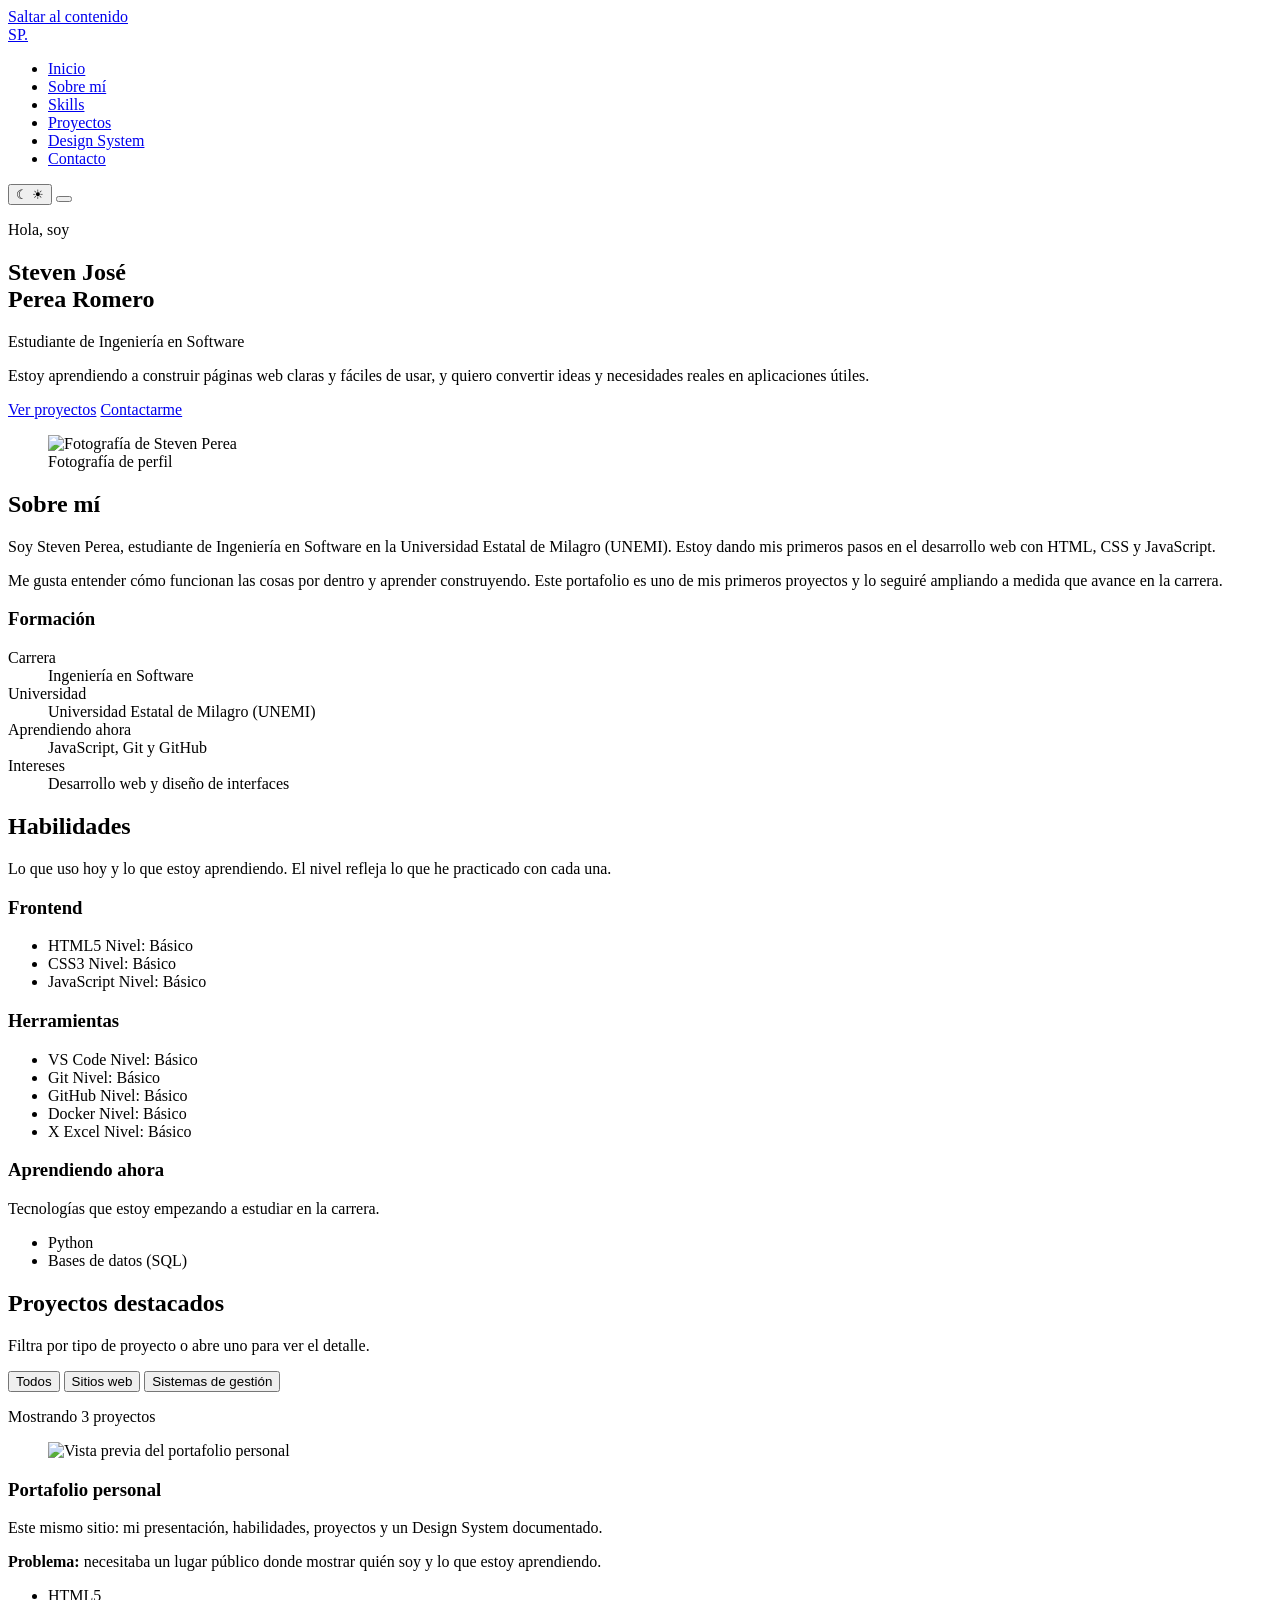
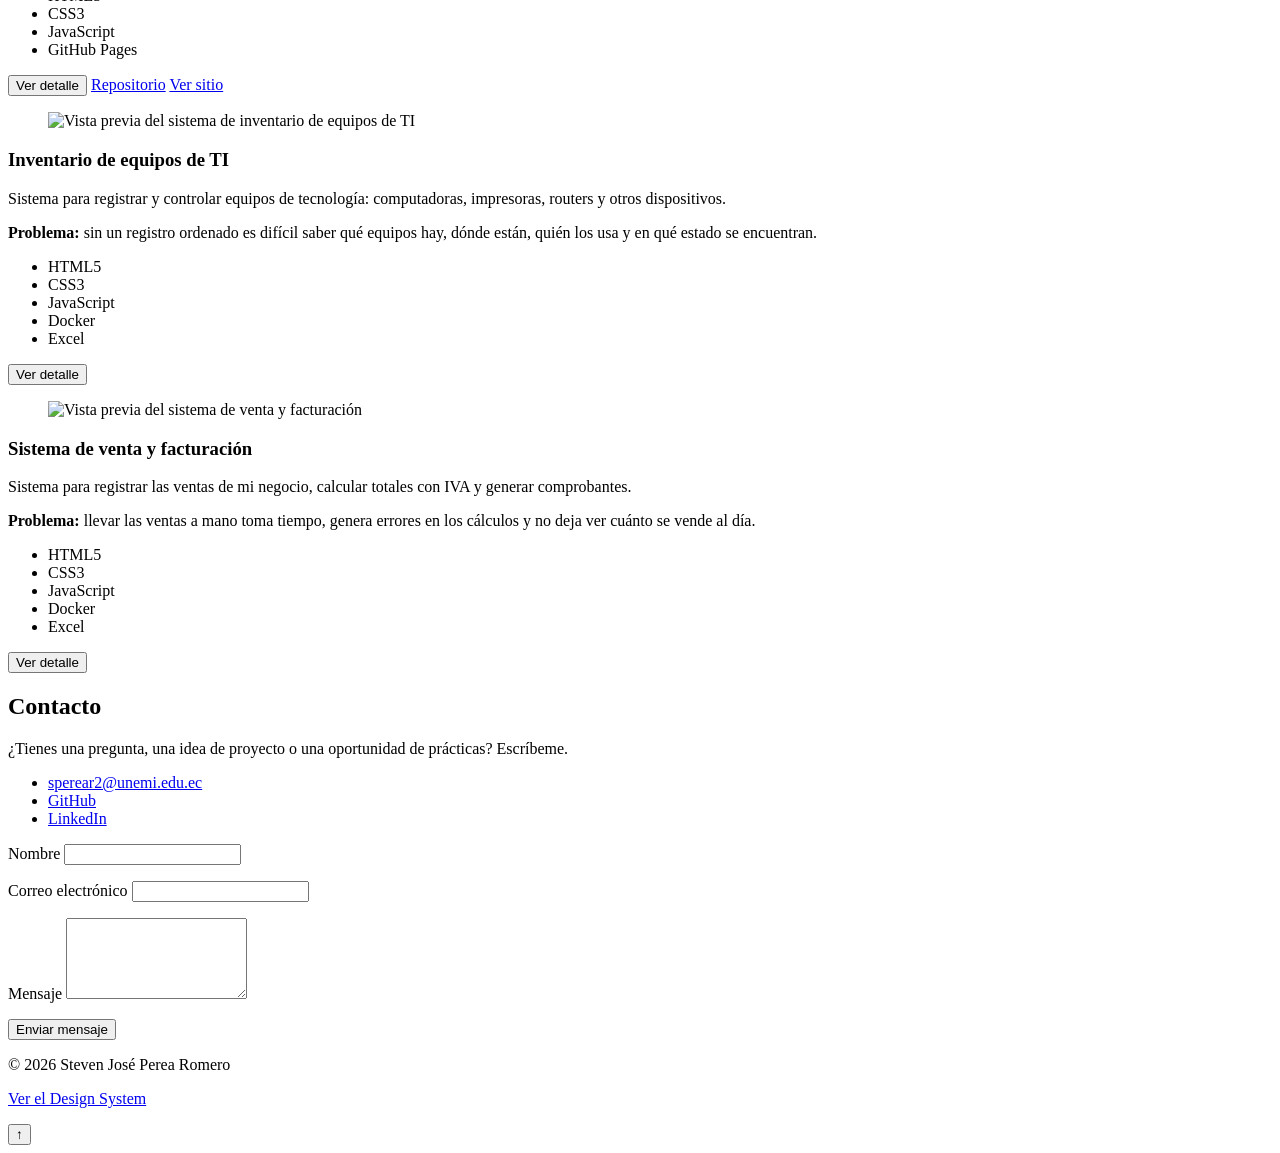
==== index.html @ ab9c5632 "Estructura HTML semántica del portafolio" ====
<!DOCTYPE html>
<html lang="es">
<head>
  <meta charset="UTF-8">
  <meta name="viewport" content="width=device-width, initial-scale=1">
  <meta name="description" content="Portafolio de Steven José Perea Romero, estudiante de Ingeniería en Software en la UNEMI.">
  <title>Steven Perea | Portafolio</title>

  <!-- Fuentes -->
  <link rel="preconnect" href="https://fonts.googleapis.com">
  <link rel="preconnect" href="https://fonts.gstatic.com" crossorigin>
  <link href="https://fonts.googleapis.com/css2?family=Atkinson+Hyperlegible:wght@400;700&family=Bricolage+Grotesque:opsz,wght@12..96,500;12..96,700;12..96,800&display=swap" rel="stylesheet">
  <!-- Íconos de tecnologías -->
  <link rel="stylesheet" href="https://cdn.jsdelivr.net/gh/devicons/devicon@v2.16.0/devicon.min.css">

  <link rel="stylesheet" href="css/styles.css">
  <!-- Aplica el tema guardado antes de pintar para evitar parpadeo -->
  <script>
    (function () {
      try {
        var t = localStorage.getItem('theme');
        if (!t) t = window.matchMedia('(prefers-color-scheme: dark)').matches ? 'dark' : 'light';
        document.documentElement.setAttribute('data-theme', t);
      } catch (e) {}
    })();
  </script>
  <script src="js/main.js" defer></script>
</head>
<body>
  <a class="skip-link" href="#contenido">Saltar al contenido</a>

  <!-- ===================== NAVBAR ===================== -->
  <header class="site-header">
    <nav class="nav container" aria-label="Navegación principal">
      <a class="nav__brand" href="index.html#inicio">SP<span class="nav__brand-dot">.</span></a>

      <ul class="nav__menu" id="nav-menu">
        <li><a class="nav__link" href="#inicio">Inicio</a></li>
        <li><a class="nav__link" href="#sobre-mi">Sobre mí</a></li>
        <li><a class="nav__link" href="#skills">Skills</a></li>
        <li><a class="nav__link" href="#proyectos">Proyectos</a></li>
        <li><a class="nav__link" href="design-system.html">Design System</a></li>
        <li><a class="nav__link" href="#contacto">Contacto</a></li>
      </ul>

      <div class="nav__actions">
        <button class="btn btn--icon" type="button" id="theme-toggle" aria-pressed="false" aria-label="Activar tema oscuro">
          <span class="theme-icon theme-icon--moon" aria-hidden="true">☾</span>
          <span class="theme-icon theme-icon--sun" aria-hidden="true">☀</span>
        </button>
        <button class="btn btn--icon nav__toggle" type="button" id="nav-toggle" aria-controls="nav-menu" aria-expanded="false" aria-label="Abrir menú">
          <span class="nav__toggle-bar" aria-hidden="true"></span>
        </button>
      </div>
    </nav>
  </header>

  <main id="contenido">
    <!-- ===================== INICIO ===================== -->
    <section class="hero" id="inicio" aria-labelledby="hero-title">
      <div class="container hero__grid">
        <div class="hero__text">
          <p class="hero__greeting">Hola, soy</p>
          <h1 class="hero__title" id="hero-title">Steven José<br>Perea Romero</h1>
          <p class="hero__role">Estudiante de Ingeniería en Software</p>
          <p class="hero__summary">
            Estoy aprendiendo a construir páginas web claras y fáciles de usar,
            y quiero convertir ideas y necesidades reales en aplicaciones útiles.
          </p>
          <div class="hero__actions">
            <a class="btn btn--primary" href="#proyectos">Ver proyectos</a>
            <a class="btn btn--secondary" href="#contacto">Contactarme</a>
          </div>
        </div>

        <figure class="hero__avatar">
          <img src="assets/img/foto.jpg" alt="Fotografía de Steven Perea" width="400" height="400">
          <figcaption class="visually-hidden">Fotografía de perfil</figcaption>
        </figure>
      </div>
    </section>

    <!-- ===================== SOBRE MÍ ===================== -->
    <section class="section section--alt" id="sobre-mi" aria-labelledby="about-title">
      <div class="container about">
        <article class="about__bio">
          <h2 id="about-title">Sobre mí</h2>
          <p>
            Soy Steven Perea, estudiante de Ingeniería en Software en la Universidad
            Estatal de Milagro (UNEMI). Estoy dando mis primeros pasos en el desarrollo
            web con HTML, CSS y JavaScript.
          </p>
          <p>
            Me gusta entender cómo funcionan las cosas por dentro y aprender construyendo.
            Este portafolio es uno de mis primeros proyectos y lo seguiré ampliando a
            medida que avance en la carrera.
          </p>
        </article>

        <aside class="about__facts" aria-labelledby="facts-title">
          <h3 id="facts-title">Formación</h3>
          <dl class="facts">
            <div class="facts__row">
              <dt>Carrera</dt>
              <dd>Ingeniería en Software</dd>
            </div>
            <div class="facts__row">
              <dt>Universidad</dt>
              <dd>Universidad Estatal de Milagro (UNEMI)</dd>
            </div>
            <div class="facts__row">
              <dt>Aprendiendo ahora</dt>
              <dd>JavaScript, Git y GitHub</dd>
            </div>
            <div class="facts__row">
              <dt>Intereses</dt>
              <dd>Desarrollo web y diseño de interfaces</dd>
            </div>
          </dl>
        </aside>
      </div>
    </section>

    <!-- ===================== SKILLS ===================== -->
    <section class="section" id="skills" aria-labelledby="skills-title">
      <div class="container">
        <header class="section__header">
          <h2 id="skills-title">Habilidades</h2>
          <p class="section__intro">Lo que uso hoy y lo que estoy aprendiendo. El nivel refleja lo que he practicado con cada una.</p>
        </header>

        <div class="skills">
          <article class="skills__group">
            <h3>Frontend</h3>
            <ul class="skills__list">
              <li class="skill">
                <i class="devicon-html5-plain colored skill__icon" aria-hidden="true"></i>
                <span class="skill__name">HTML5</span>
                <span class="skill__level" data-level="1"><span class="visually-hidden">Nivel:</span> Básico</span>
              </li>
              <li class="skill">
                <i class="devicon-css3-plain colored skill__icon" aria-hidden="true"></i>
                <span class="skill__name">CSS3</span>
                <span class="skill__level" data-level="1"><span class="visually-hidden">Nivel:</span> Básico</span>
              </li>
              <li class="skill">
                <i class="devicon-javascript-plain colored skill__icon" aria-hidden="true"></i>
                <span class="skill__name">JavaScript</span>
                <span class="skill__level" data-level="1"><span class="visually-hidden">Nivel:</span> Básico</span>
              </li>
            </ul>
          </article>

          <article class="skills__group">
            <h3>Herramientas</h3>
            <ul class="skills__list">
              <li class="skill">
                <i class="devicon-vscode-plain colored skill__icon" aria-hidden="true"></i>
                <span class="skill__name">VS Code</span>
                <span class="skill__level" data-level="1"><span class="visually-hidden">Nivel:</span> Básico</span>
              </li>
              <li class="skill">
                <i class="devicon-git-plain colored skill__icon" aria-hidden="true"></i>
                <span class="skill__name">Git</span>
                <span class="skill__level" data-level="1"><span class="visually-hidden">Nivel:</span> Básico</span>
              </li>
              <li class="skill">
                <i class="devicon-github-original skill__icon" aria-hidden="true"></i>
                <span class="skill__name">GitHub</span>
                <span class="skill__level" data-level="1"><span class="visually-hidden">Nivel:</span> Básico</span>
              </li>
              <li class="skill">
                <i class="devicon-docker-plain colored skill__icon" aria-hidden="true"></i>
                <span class="skill__name">Docker</span>
                <span class="skill__level" data-level="1"><span class="visually-hidden">Nivel:</span> Básico</span>
              </li>
              <li class="skill">
                <span class="skill__icon skill__icon--excel" aria-hidden="true">X</span>
                <span class="skill__name">Excel</span>
                <span class="skill__level" data-level="1"><span class="visually-hidden">Nivel:</span> Básico</span>
              </li>
            </ul>
          </article>

          <article class="skills__group">
            <h3>Aprendiendo ahora</h3>
            <p class="skills__note">Tecnologías que estoy empezando a estudiar en la carrera.</p>
            <ul class="skills__list">
              <li class="skill">
                <i class="devicon-python-plain colored skill__icon" aria-hidden="true"></i>
                <span class="skill__name">Python</span>
              </li>
              <li class="skill">
                <i class="devicon-mysql-original colored skill__icon" aria-hidden="true"></i>
                <span class="skill__name">Bases de datos (SQL)</span>
              </li>
            </ul>
          </article>
        </div>
      </div>
    </section>

    <!-- ===================== PROYECTOS ===================== -->
    <section class="section section--alt" id="proyectos" aria-labelledby="projects-title">
      <div class="container">
        <header class="section__header">
          <h2 id="projects-title">Proyectos destacados</h2>
          <p class="section__intro">Filtra por tipo de proyecto o abre uno para ver el detalle.</p>
        </header>

        <div class="filter" role="group" aria-label="Filtrar proyectos por tecnología">
          <button class="chip" type="button" data-filter="all" aria-pressed="true">Todos</button>
          <button class="chip" type="button" data-filter="web" aria-pressed="false">Sitios web</button>
          <button class="chip" type="button" data-filter="gestion" aria-pressed="false">Sistemas de gestión</button>
        </div>
        <p class="filter__status" id="filter-status" aria-live="polite">Mostrando 3 proyectos</p>

        <div class="projects">
          <article class="card" data-tech="web">
            <figure class="card__media">
              <img src="assets/img/project-1.svg" alt="Vista previa del portafolio personal" loading="lazy" width="800" height="500">
            </figure>
            <div class="card__body">
              <h3 class="card__title">Portafolio personal</h3>
              <p class="card__desc">Este mismo sitio: mi presentación, habilidades, proyectos y un Design System documentado.</p>
              <p class="card__problem"><strong>Problema:</strong> necesitaba un lugar público donde mostrar quién soy y lo que estoy aprendiendo.</p>
              <ul class="tags" aria-label="Tecnologías">
                <li class="tag">HTML5</li><li class="tag">CSS3</li><li class="tag">JavaScript</li><li class="tag">GitHub Pages</li>
              </ul>
              <div class="card__actions">
                <button class="btn btn--primary btn--sm" type="button" data-open-modal>Ver detalle</button>
                <a class="btn btn--ghost btn--sm" href="https://github.com/sperear2-web/portafolio" target="_blank" rel="noopener">Repositorio</a>
                <a class="btn btn--ghost btn--sm" href="https://sperear2-web.github.io/portafolio/" target="_blank" rel="noopener">Ver sitio</a>
              </div>
            </div>
            <div class="card__details" hidden>
              <h4>Qué hace</h4>
              <ul>
                <li>Tema claro y oscuro que se recuerda al volver.</li>
                <li>Filtro de proyectos y ventana de detalle.</li>
                <li>Formulario de contacto con validación.</li>
              </ul>
              <h4>Qué aprendí</h4>
              <p>Organizar estilos con variables CSS, hacer una página responsive y publicarla con Git y GitHub Pages.</p>
            </div>
          </article>

          <article class="card" data-tech="gestion">
            <figure class="card__media">
              <img src="assets/img/project-2.svg" alt="Vista previa del sistema de inventario de equipos de TI" loading="lazy" width="800" height="500">
            </figure>
            <div class="card__body">
              <h3 class="card__title">Inventario de equipos de TI</h3>
              <p class="card__desc">Sistema para registrar y controlar equipos de tecnología: computadoras, impresoras, routers y otros dispositivos.</p>
              <p class="card__problem"><strong>Problema:</strong> sin un registro ordenado es difícil saber qué equipos hay, dónde están, quién los usa y en qué estado se encuentran.</p>
              <ul class="tags" aria-label="Tecnologías">
                <li class="tag">HTML5</li><li class="tag">CSS3</li><li class="tag">JavaScript</li><li class="tag">Docker</li><li class="tag">Excel</li>
              </ul>
              <div class="card__actions">
                <button class="btn btn--primary btn--sm" type="button" data-open-modal>Ver detalle</button>
              </div>
            </div>
            <div class="card__details" hidden>
              <h4>Qué hace</h4>
              <ul>
                <li>Registrar equipos con código, tipo, marca, ubicación y responsable.</li>
                <li>Buscar y filtrar equipos por estado: operativo, en reparación o dado de baja.</li>
                <li>Editar y eliminar registros.</li>
                <li>Base de datos ejecutándose en un contenedor Docker.</li>
                <li>Exportar o preparar reportes del inventario en Excel.</li>
              </ul>
              <h4>Qué aprendí</h4>
              <p>Organizar la información en tablas, levantar una base de datos con Docker y usar Excel para reportes.</p>
            </div>
          </article>

          <article class="card" data-tech="gestion">
            <figure class="card__media">
              <img src="assets/img/project-3.svg" alt="Vista previa del sistema de venta y facturación" loading="lazy" width="800" height="500">
            </figure>
            <div class="card__body">
              <h3 class="card__title">Sistema de venta y facturación</h3>
              <p class="card__desc">Sistema para registrar las ventas de mi negocio, calcular totales con IVA y generar comprobantes.</p>
              <p class="card__problem"><strong>Problema:</strong> llevar las ventas a mano toma tiempo, genera errores en los cálculos y no deja ver cuánto se vende al día.</p>
              <ul class="tags" aria-label="Tecnologías">
                <li class="tag">HTML5</li><li class="tag">CSS3</li><li class="tag">JavaScript</li><li class="tag">Docker</li><li class="tag">Excel</li>
              </ul>
              <div class="card__actions">
                <button class="btn btn--primary btn--sm" type="button" data-open-modal>Ver detalle</button>
              </div>
            </div>
            <div class="card__details" hidden>
              <h4>Qué hace</h4>
              <ul>
                <li>Registrar productos con su precio.</li>
                <li>Armar una venta, calcular subtotal, IVA y total.</li>
                <li>Ver el historial de ventas del día.</li>
                <li>Base de datos ejecutándose en un contenedor Docker.</li>
                <li>Reportes de ventas en Excel.</li>
              </ul>
              <h4>Qué aprendí</h4>
              <p>Aplicar la programación a un caso real de mi negocio, guardar las ventas en una base de datos con Docker y analizarlas en Excel.</p>
            </div>
          </article>
        </div>
      </div>
    </section>

    <!-- ===================== CONTACTO ===================== -->
    <section class="section" id="contacto" aria-labelledby="contact-title">
      <div class="container contact">
        <div class="contact__info">
          <h2 id="contact-title">Contacto</h2>
          <p>¿Tienes una pregunta, una idea de proyecto o una oportunidad de prácticas? Escríbeme.</p>
          <ul class="contact__links">
            <li><a href="mailto:sperear2@unemi.edu.ec">sperear2@unemi.edu.ec</a></li>
            <li><a href="https://github.com/sperear2-web" target="_blank" rel="noopener">GitHub</a></li>
            <li><a href="https://www.linkedin.com/in/steven-perea-7753a52aa" target="_blank" rel="noopener">LinkedIn</a></li>
          </ul>
        </div>

        <form class="form" id="contact-form" novalidate>
          <div class="field">
            <label class="field__label" for="name">Nombre</label>
            <input class="input" type="text" id="name" name="name" autocomplete="name" required minlength="3" aria-describedby="name-error">
            <p class="field__error" id="name-error"></p>
          </div>
          <div class="field">
            <label class="field__label" for="email">Correo electrónico</label>
            <input class="input" type="email" id="email" name="email" autocomplete="email" required aria-describedby="email-error">
            <p class="field__error" id="email-error"></p>
          </div>
          <div class="field">
            <label class="field__label" for="message">Mensaje</label>
            <textarea class="input textarea" id="message" name="message" rows="5" required minlength="10" aria-describedby="message-error"></textarea>
            <p class="field__error" id="message-error"></p>
          </div>
          <button class="btn btn--primary" type="submit">Enviar mensaje</button>
          <p class="form__status" id="form-status" role="status"></p>
        </form>
      </div>
    </section>
  </main>

  <!-- ===================== FOOTER ===================== -->
  <footer class="site-footer">
    <div class="container site-footer__inner">
      <p>© <span data-year>2026</span> Steven José Perea Romero</p>
      <p><a href="design-system.html">Ver el Design System</a></p>
    </div>
  </footer>

  <!-- Modal de proyecto -->
  <dialog class="modal" id="project-modal" aria-labelledby="modal-title">
    <div class="modal__content">
      <button class="btn btn--icon modal__close" type="button" data-close-modal aria-label="Cerrar detalle">✕</button>
      <h3 class="modal__title" id="modal-title"></h3>
      <img class="modal__img" src="" alt="">
      <div class="modal__body"></div>
    </div>
  </dialog>

  <button class="btn btn--icon back-to-top" type="button" id="back-to-top" aria-label="Volver al inicio">↑</button>
</body>
</html>
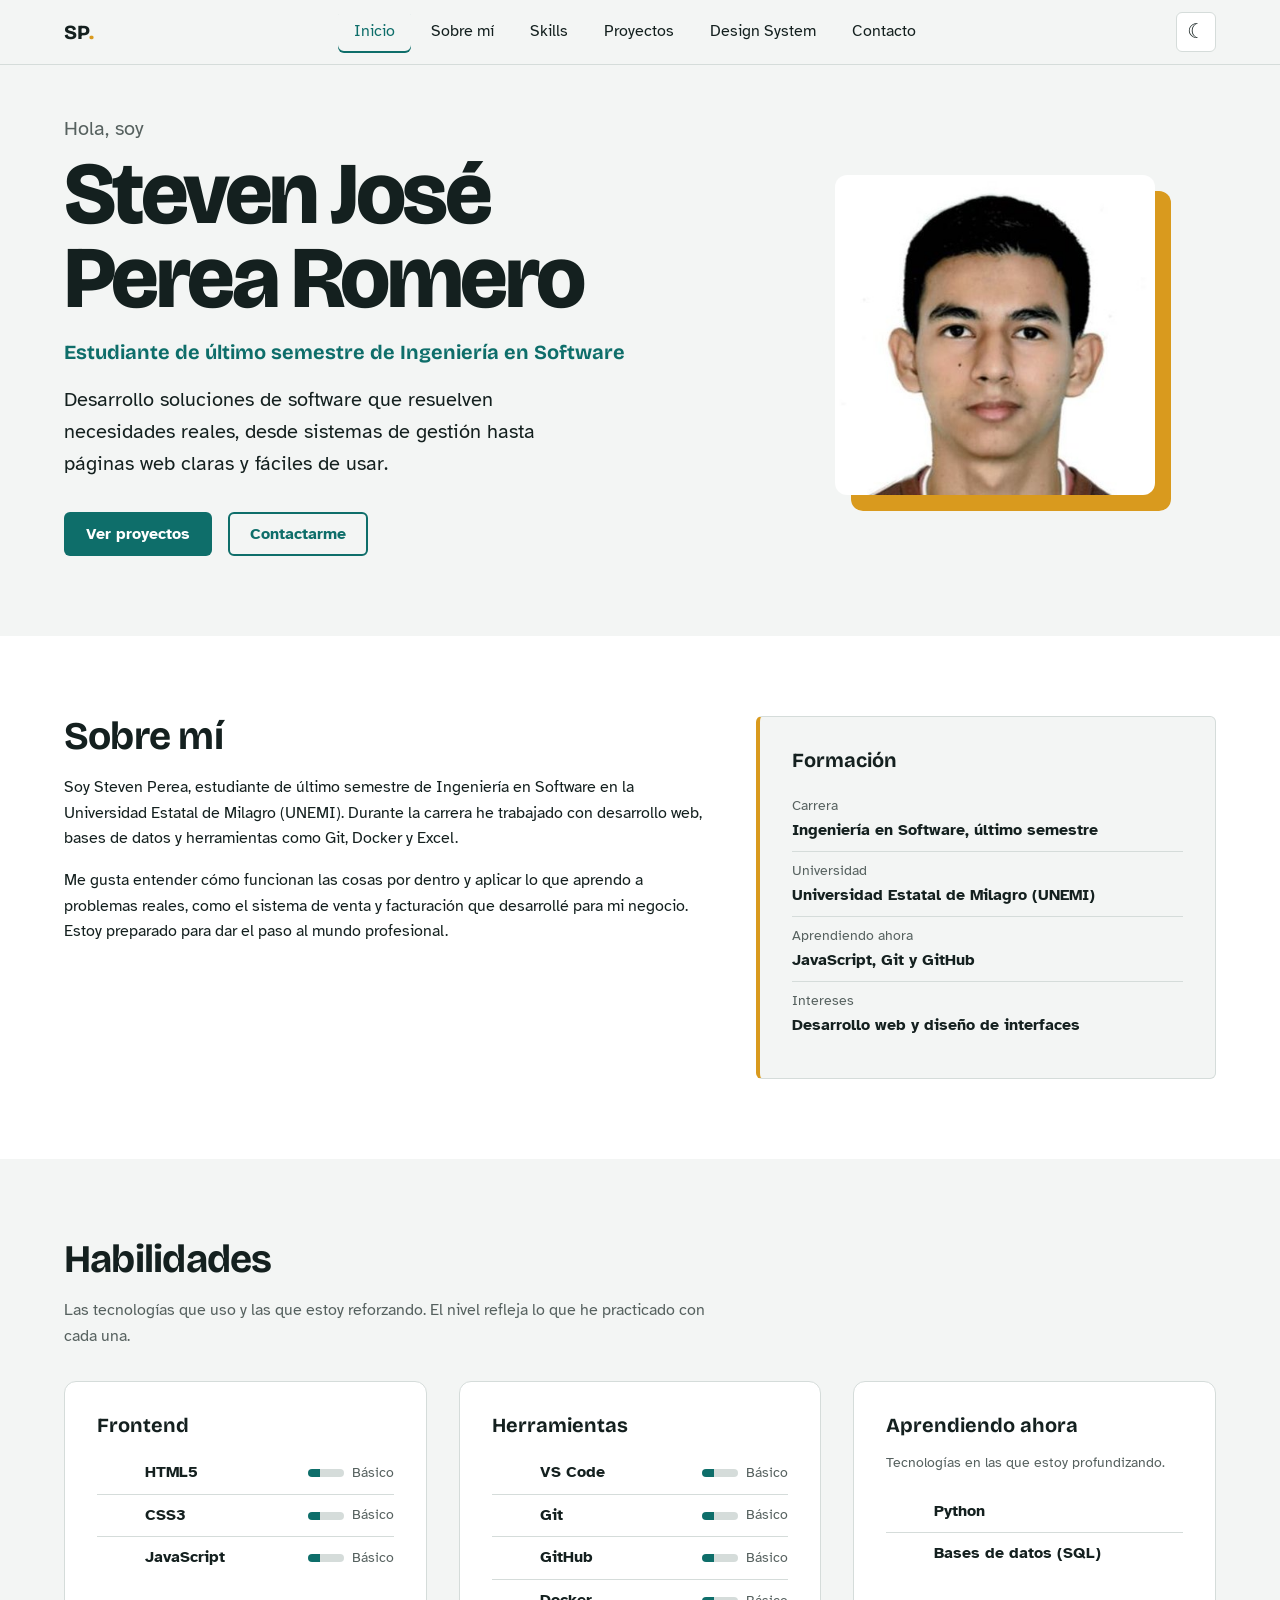
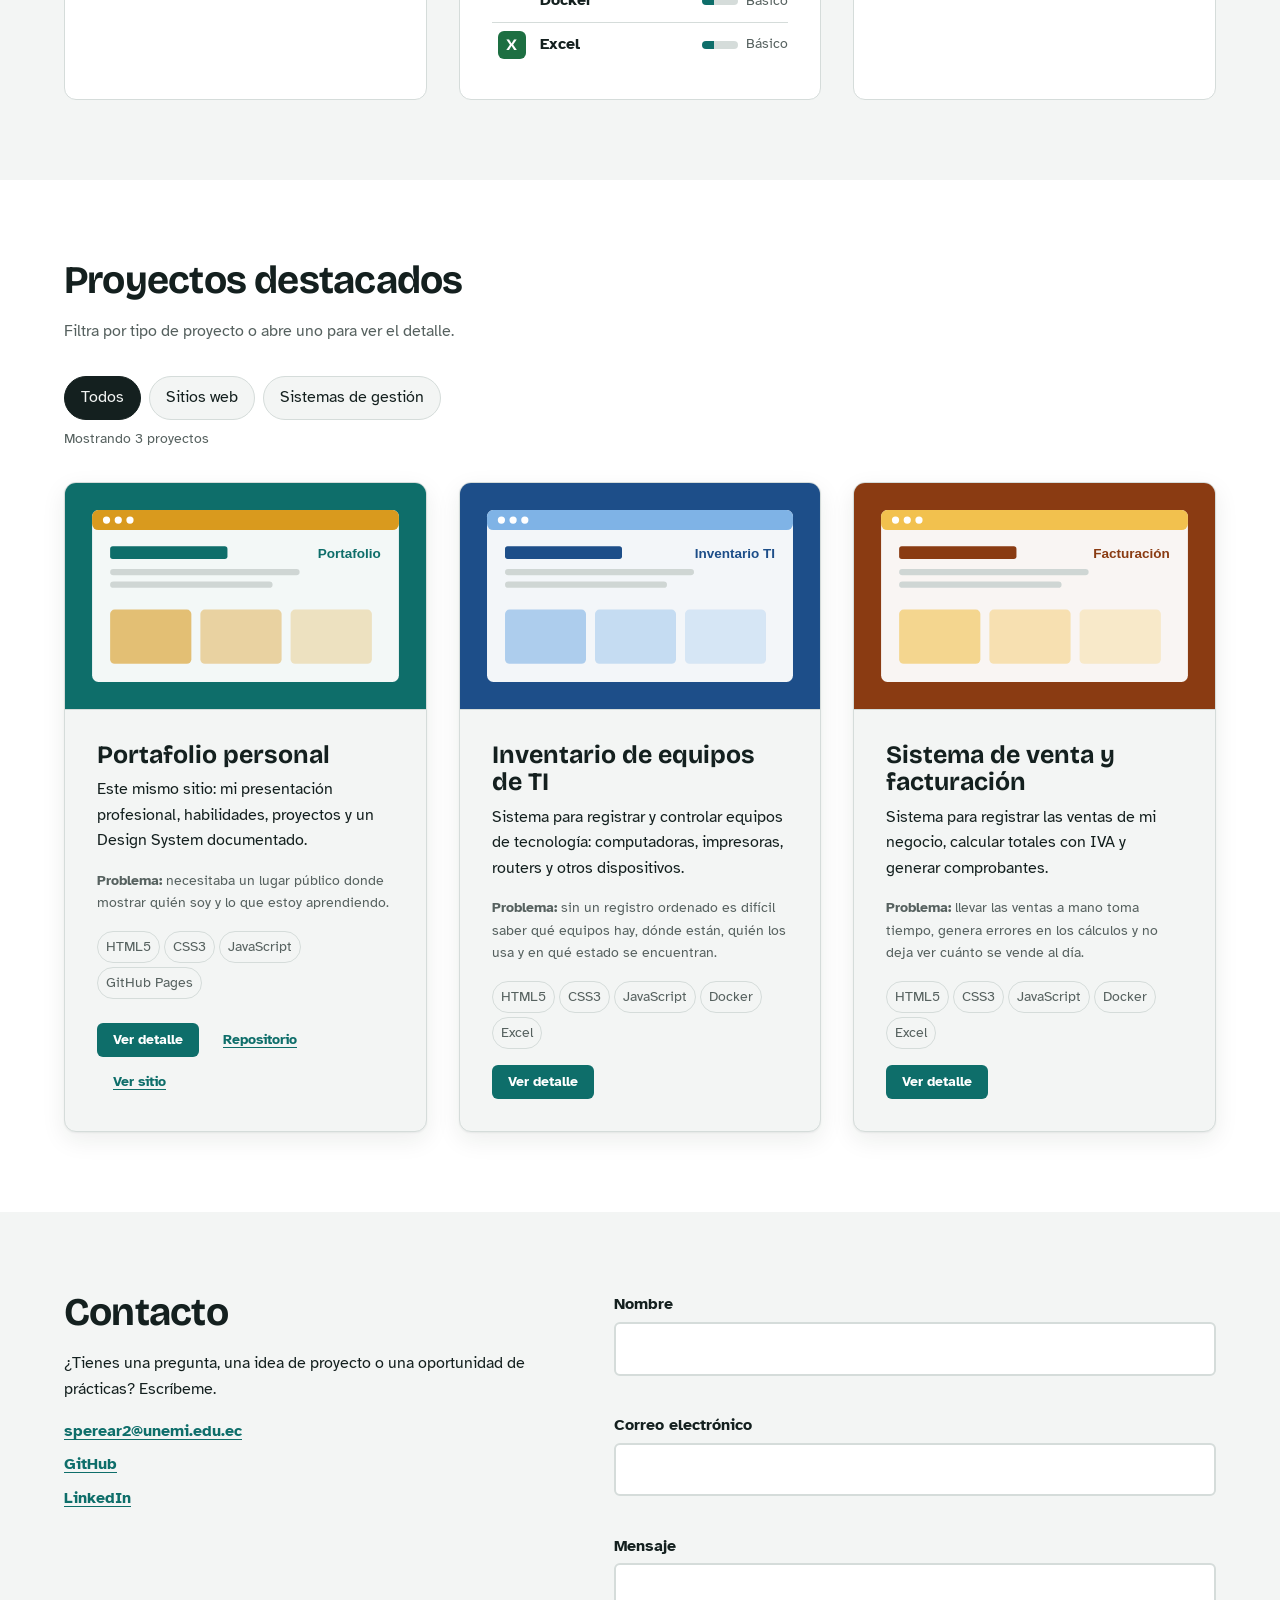
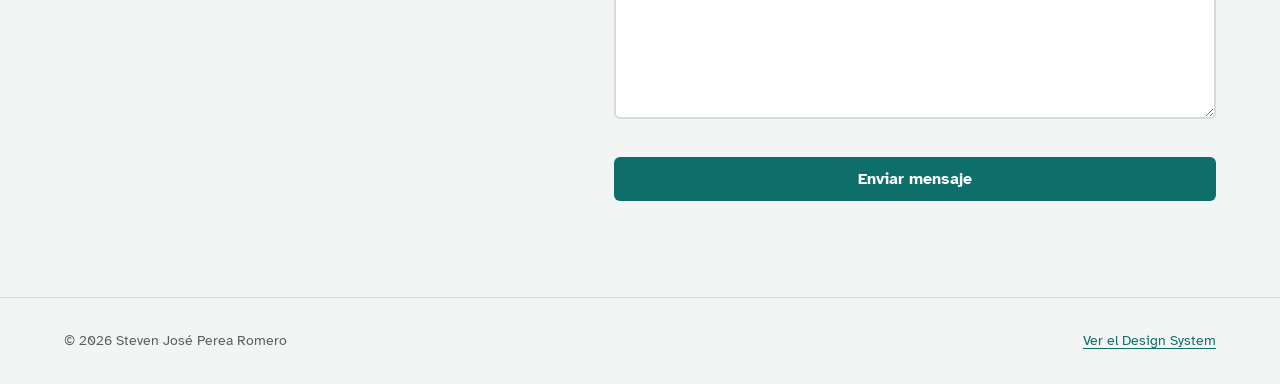
==== commit ed78ccb4: "Actualizar perfil: estudiante de último semestre" ====
--- a/index.html
+++ b/index.html
@@ -62,10 +62,10 @@
         <div class="hero__text">
           <p class="hero__greeting">Hola, soy</p>
           <h1 class="hero__title" id="hero-title">Steven José<br>Perea Romero</h1>
-          <p class="hero__role">Estudiante de Ingeniería en Software</p>
+          <p class="hero__role">Estudiante de último semestre de Ingeniería en Software</p>
           <p class="hero__summary">
-            Estoy aprendiendo a construir páginas web claras y fáciles de usar,
-            y quiero convertir ideas y necesidades reales en aplicaciones útiles.
+            Desarrollo soluciones de software que resuelven necesidades reales,
+            desde sistemas de gestión hasta páginas web claras y fáciles de usar.
           </p>
           <div class="hero__actions">
             <a class="btn btn--primary" href="#proyectos">Ver proyectos</a>
@@ -86,14 +86,14 @@
         <article class="about__bio">
           <h2 id="about-title">Sobre mí</h2>
           <p>
-            Soy Steven Perea, estudiante de Ingeniería en Software en la Universidad
-            Estatal de Milagro (UNEMI). Estoy dando mis primeros pasos en el desarrollo
-            web con HTML, CSS y JavaScript.
+            Soy Steven Perea, estudiante de último semestre de Ingeniería en Software
+            en la Universidad Estatal de Milagro (UNEMI). Durante la carrera he trabajado
+            con desarrollo web, bases de datos y herramientas como Git, Docker y Excel.
           </p>
           <p>
-            Me gusta entender cómo funcionan las cosas por dentro y aprender construyendo.
-            Este portafolio es uno de mis primeros proyectos y lo seguiré ampliando a
-            medida que avance en la carrera.
+            Me gusta entender cómo funcionan las cosas por dentro y aplicar lo que aprendo
+            a problemas reales, como el sistema de venta y facturación que desarrollé para
+            mi negocio. Estoy preparado para dar el paso al mundo profesional.
           </p>
         </article>
 
@@ -102,7 +102,7 @@
           <dl class="facts">
             <div class="facts__row">
               <dt>Carrera</dt>
-              <dd>Ingeniería en Software</dd>
+              <dd>Ingeniería en Software, último semestre</dd>
             </div>
             <div class="facts__row">
               <dt>Universidad</dt>
@@ -126,7 +126,7 @@
       <div class="container">
         <header class="section__header">
           <h2 id="skills-title">Habilidades</h2>
-          <p class="section__intro">Lo que uso hoy y lo que estoy aprendiendo. El nivel refleja lo que he practicado con cada una.</p>
+          <p class="section__intro">Las tecnologías que uso y las que estoy reforzando. El nivel refleja lo que he practicado con cada una.</p>
         </header>
 
         <div class="skills">
@@ -184,7 +184,7 @@
 
           <article class="skills__group">
             <h3>Aprendiendo ahora</h3>
-            <p class="skills__note">Tecnologías que estoy empezando a estudiar en la carrera.</p>
+            <p class="skills__note">Tecnologías en las que estoy profundizando.</p>
             <ul class="skills__list">
               <li class="skill">
                 <i class="devicon-python-plain colored skill__icon" aria-hidden="true"></i>
@@ -222,7 +222,7 @@
             </figure>
             <div class="card__body">
               <h3 class="card__title">Portafolio personal</h3>
-              <p class="card__desc">Este mismo sitio: mi presentación, habilidades, proyectos y un Design System documentado.</p>
+              <p class="card__desc">Este mismo sitio: mi presentación profesional, habilidades, proyectos y un Design System documentado.</p>
               <p class="card__problem"><strong>Problema:</strong> necesitaba un lugar público donde mostrar quién soy y lo que estoy aprendiendo.</p>
               <ul class="tags" aria-label="Tecnologías">
                 <li class="tag">HTML5</li><li class="tag">CSS3</li><li class="tag">JavaScript</li><li class="tag">GitHub Pages</li>
--- a/css/styles.css
+++ b/css/styles.css
@@ -0,0 +1,1054 @@
+/* =============================================================
+   PORTAFOLIO — styles.css
+   1. Tokens (CSS Custom Properties)
+   2. Base
+   3. Layout
+   4. Componentes
+   5. Secciones
+   6. Design System (página de documentación)
+   7. Responsive
+   8. Preferencias de movimiento
+   ============================================================= */
+
+/* ---------- 1. TOKENS ---------- */
+:root {
+  /* Colores */
+  --color-primary: #0e6e6a;
+  --color-primary-hover: #0a5552;
+  --color-secondary: #d99a1e;
+  --color-background: #f3f5f4;
+  --color-surface: #ffffff;
+  --color-text: #14201f;
+  --color-text-muted: #56615f;
+  --color-border: #d5dcda;
+  --color-on-primary: #ffffff;
+  --color-success: #1f7a3e;
+  --color-error: #b42318;
+  --color-focus: #d99a1e;
+
+  /* Tipografía */
+  --font-heading: "Bricolage Grotesque", "Segoe UI", system-ui, sans-serif;
+  --font-body: "Atkinson Hyperlegible", "Segoe UI", system-ui, sans-serif;
+  --fs-sm: 0.875rem;
+  --fs-base: 1rem;
+  --fs-md: 1.25rem;
+  --fs-lg: 1.563rem;
+  --fs-xl: 2.441rem;
+  --fs-display: clamp(2.5rem, 8vw, 5.5rem);
+  --fw-regular: 400;
+  --fw-bold: 700;
+  --lh-tight: 1.1;
+  --lh-body: 1.6;
+  --measure: 65ch;
+
+  /* Espaciado */
+  --space-xs: 0.25rem;
+  --space-sm: 0.5rem;
+  --space-md: 1rem;
+  --space-lg: 2rem;
+  --space-xl: 3rem;
+  --space-2xl: 5rem;
+
+  /* Bordes y radios */
+  --border-width: 1px;
+  --border: var(--border-width) solid var(--color-border);
+  --radius-sm: 0.375rem;
+  --radius-md: 0.75rem;
+  --radius-pill: 999px;
+
+  /* Sombras */
+  --shadow-card: 0 1px 2px rgb(20 32 31 / 0.06), 0 8px 24px rgb(20 32 31 / 0.08);
+  --shadow-modal: 0 20px 60px rgb(20 32 31 / 0.3);
+
+  /* Tamaños */
+  --container-max: 72rem;
+  --nav-height: 4rem;
+  --icon-size: 2.5rem;
+  --transition: 180ms ease;
+}
+
+[data-theme="dark"] {
+  --color-primary: #3fb8af;
+  --color-primary-hover: #66cdc5;
+  --color-secondary: #f0b940;
+  --color-background: #0f1a1b;
+  --color-surface: #172628;
+  --color-text: #e5eeec;
+  --color-text-muted: #9fb0ad;
+  --color-border: #2c3f41;
+  --color-on-primary: #0f1a1b;
+  --color-success: #5ccf86;
+  --color-error: #ff8a80;
+  --shadow-card: 0 1px 2px rgb(0 0 0 / 0.3), 0 8px 24px rgb(0 0 0 / 0.35);
+  --shadow-modal: 0 20px 60px rgb(0 0 0 / 0.6);
+  color-scheme: dark;
+}
+
+/* ---------- 2. BASE ---------- */
+*,
+*::before,
+*::after {
+  box-sizing: border-box;
+}
+
+html {
+  scroll-behavior: smooth;
+  scroll-padding-top: calc(var(--nav-height) + var(--space-md));
+}
+
+body {
+  margin: 0;
+  font-family: var(--font-body);
+  font-size: var(--fs-base);
+  line-height: var(--lh-body);
+  color: var(--color-text);
+  background-color: var(--color-background);
+  transition: background-color var(--transition), color var(--transition);
+}
+
+img {
+  display: block;
+  max-width: 100%;
+  height: auto;
+}
+
+h1, h2, h3, h4 {
+  margin: 0 0 var(--space-md);
+  font-family: var(--font-heading);
+  font-weight: var(--fw-bold);
+  line-height: var(--lh-tight);
+}
+
+h1 { font-size: var(--fs-xl); }
+h2 { font-size: var(--fs-xl); letter-spacing: -0.02em; }
+h3 { font-size: var(--fs-md); }
+h4 { font-size: var(--fs-base); }
+
+p {
+  margin: 0 0 var(--space-md);
+  max-width: var(--measure);
+}
+
+a {
+  color: var(--color-primary);
+  text-underline-offset: 0.2em;
+}
+
+a:hover {
+  color: var(--color-primary-hover);
+}
+
+:focus-visible {
+  outline: 3px solid var(--color-focus);
+  outline-offset: 2px;
+}
+
+.visually-hidden {
+  position: absolute;
+  width: 1px;
+  height: 1px;
+  overflow: hidden;
+  clip: rect(0 0 0 0);
+  white-space: nowrap;
+}
+
+.skip-link {
+  position: absolute;
+  left: var(--space-md);
+  top: -100%;
+  z-index: 100;
+  padding: var(--space-sm) var(--space-md);
+  background: var(--color-primary);
+  color: var(--color-on-primary);
+  border-radius: var(--radius-sm);
+}
+
+.skip-link:focus {
+  top: var(--space-sm);
+}
+
+/* ---------- 3. LAYOUT ---------- */
+.container {
+  width: min(100% - 2 * var(--space-md), var(--container-max));
+  margin-inline: auto;
+}
+
+.section {
+  padding-block: var(--space-2xl);
+}
+
+.section--alt {
+  background-color: var(--color-surface);
+}
+
+.section__header {
+  margin-bottom: var(--space-lg);
+}
+
+.section__intro {
+  color: var(--color-text-muted);
+}
+
+/* ---------- 4. COMPONENTES ---------- */
+
+/* Navbar */
+.site-header {
+  position: sticky;
+  top: 0;
+  z-index: 50;
+  background-color: var(--color-background);
+  border-bottom: var(--border);
+}
+
+.nav {
+  display: flex;
+  align-items: center;
+  justify-content: space-between;
+  gap: var(--space-md);
+  min-height: var(--nav-height);
+}
+
+.nav__brand {
+  font-family: var(--font-heading);
+  font-size: var(--fs-md);
+  font-weight: 800;
+  color: var(--color-text);
+  text-decoration: none;
+}
+
+.nav__brand-dot {
+  color: var(--color-secondary);
+}
+
+.nav__menu {
+  display: flex;
+  gap: var(--space-xs);
+  margin: 0;
+  padding: 0;
+  list-style: none;
+}
+
+.nav__link {
+  display: block;
+  padding: var(--space-sm) var(--space-md);
+  border-radius: var(--radius-sm);
+  color: var(--color-text);
+  text-decoration: none;
+  transition: background-color var(--transition), color var(--transition);
+}
+
+.nav__link:hover {
+  background-color: var(--color-surface);
+  color: var(--color-primary);
+}
+
+.nav__link.is-active,
+.nav__link[aria-current="page"] {
+  color: var(--color-primary);
+  box-shadow: inset 0 -2px 0 var(--color-primary);
+}
+
+.nav__actions {
+  display: flex;
+  gap: var(--space-sm);
+}
+
+.nav__actions .nav__toggle {
+  display: none;
+}
+
+.nav__toggle-bar,
+.nav__toggle-bar::before,
+.nav__toggle-bar::after {
+  display: block;
+  width: 1.25rem;
+  height: 2px;
+  background-color: currentColor;
+  transition: transform var(--transition);
+}
+
+.nav__toggle-bar {
+  position: relative;
+}
+
+.nav__toggle-bar::before,
+.nav__toggle-bar::after {
+  content: "";
+  position: absolute;
+  left: 0;
+}
+
+.nav__toggle-bar::before { top: -6px; }
+.nav__toggle-bar::after { top: 6px; }
+
+.nav__toggle[aria-expanded="true"] .nav__toggle-bar { background-color: transparent; }
+.nav__toggle[aria-expanded="true"] .nav__toggle-bar::before { transform: translateY(6px) rotate(45deg); }
+.nav__toggle[aria-expanded="true"] .nav__toggle-bar::after { transform: translateY(-6px) rotate(-45deg); }
+
+/* Botones */
+.btn {
+  display: inline-flex;
+  align-items: center;
+  justify-content: center;
+  gap: var(--space-sm);
+  padding: 0.75rem 1.25rem;
+  border: 2px solid transparent;
+  border-radius: var(--radius-sm);
+  font: inherit;
+  font-weight: var(--fw-bold);
+  line-height: 1;
+  text-decoration: none;
+  cursor: pointer;
+  transition: background-color var(--transition), color var(--transition), border-color var(--transition);
+}
+
+.btn--primary {
+  background-color: var(--color-primary);
+  color: var(--color-on-primary);
+}
+
+.btn--primary:hover {
+  background-color: var(--color-primary-hover);
+  color: var(--color-on-primary);
+}
+
+.btn--secondary {
+  background-color: transparent;
+  border-color: var(--color-primary);
+  color: var(--color-primary);
+}
+
+.btn--secondary:hover {
+  background-color: var(--color-primary);
+  color: var(--color-on-primary);
+}
+
+.btn--ghost {
+  background-color: transparent;
+  color: var(--color-primary);
+  text-decoration: underline;
+  text-underline-offset: 0.2em;
+}
+
+.btn--ghost:hover {
+  color: var(--color-primary-hover);
+}
+
+.btn--sm {
+  padding: 0.5rem 0.875rem;
+  font-size: var(--fs-sm);
+}
+
+.btn--icon {
+  width: var(--icon-size);
+  height: var(--icon-size);
+  padding: 0;
+  background-color: var(--color-surface);
+  border: var(--border);
+  color: var(--color-text);
+  font-size: var(--fs-md);
+}
+
+.btn--icon:hover {
+  border-color: var(--color-primary);
+  color: var(--color-primary);
+}
+
+/* Íconos del botón de tema */
+.theme-icon--sun { display: none; }
+[data-theme="dark"] .theme-icon--sun { display: inline; }
+[data-theme="dark"] .theme-icon--moon { display: none; }
+
+/* Tag / Badge */
+.tags {
+  display: flex;
+  flex-wrap: wrap;
+  gap: var(--space-xs);
+  margin: 0 0 var(--space-md);
+  padding: 0;
+  list-style: none;
+}
+
+.tag {
+  padding: var(--space-xs) var(--space-sm);
+  border-radius: var(--radius-pill);
+  background-color: var(--color-background);
+  border: var(--border);
+  font-size: var(--fs-sm);
+  color: var(--color-text-muted);
+}
+
+/* Skill */
+.skill {
+  display: flex;
+  flex-wrap: wrap;
+  align-items: center;
+  gap: var(--space-xs) var(--space-sm);
+  padding: var(--space-sm) 0;
+  border-bottom: var(--border);
+}
+
+.skill:last-child {
+  border-bottom: 0;
+}
+
+.skill__icon {
+  width: var(--icon-size);
+  font-size: 1.75rem;
+  text-align: center;
+}
+
+/* Ícono de texto para herramientas sin ícono en Devicon */
+.skill__icon--excel {
+  display: inline-grid;
+  place-items: center;
+  width: 1.75rem;
+  height: 1.75rem;
+  margin-inline: calc((var(--icon-size) - 1.75rem) / 2);
+  border-radius: var(--radius-sm);
+  background-color: #1d6f42;
+  color: #ffffff;
+  font-family: var(--font-heading);
+  font-size: var(--fs-base);
+  font-weight: var(--fw-bold);
+}
+
+.skill__name {
+  flex: 1;
+  font-weight: var(--fw-bold);
+}
+
+.skill__level {
+  display: inline-flex;
+  align-items: center;
+  gap: var(--space-sm);
+  font-size: var(--fs-sm);
+  color: var(--color-text-muted);
+  white-space: nowrap;
+}
+
+/* Indicador de nivel: 3 segmentos, se rellenan según data-level */
+.skill__level::before {
+  content: "";
+  width: 2.25rem;
+  height: 0.5rem;
+  border-radius: var(--radius-pill);
+  background: linear-gradient(to right, var(--color-primary) var(--fill, 0%), var(--color-border) var(--fill, 0%));
+}
+
+.skill__level[data-level="1"] { --fill: 33.33%; }
+.skill__level[data-level="2"] { --fill: 66.66%; }
+.skill__level[data-level="3"] { --fill: 100%; }
+
+/* Card de proyecto */
+.card {
+  display: flex;
+  flex-direction: column;
+  overflow: hidden;
+  background-color: var(--color-surface);
+  border: var(--border);
+  border-radius: var(--radius-md);
+  box-shadow: var(--shadow-card);
+}
+
+.section--alt .card {
+  background-color: var(--color-background);
+}
+
+.card[hidden] {
+  display: none;
+}
+
+.card__media {
+  margin: 0;
+  aspect-ratio: 16 / 10;
+  border-bottom: var(--border);
+}
+
+.card__media img {
+  width: 100%;
+  height: 100%;
+  object-fit: cover;
+}
+
+.card__body {
+  display: flex;
+  flex: 1;
+  flex-direction: column;
+  padding: var(--space-lg);
+}
+
+.card__title {
+  font-size: var(--fs-lg);
+  margin-bottom: var(--space-sm);
+}
+
+.card__problem {
+  font-size: var(--fs-sm);
+  color: var(--color-text-muted);
+}
+
+.card__actions {
+  display: flex;
+  flex-wrap: wrap;
+  gap: var(--space-sm);
+  margin-top: auto;
+}
+
+/* Chips de filtro */
+.filter {
+  display: flex;
+  flex-wrap: wrap;
+  gap: var(--space-sm);
+  margin-bottom: var(--space-sm);
+}
+
+.chip {
+  padding: var(--space-sm) var(--space-md);
+  border: var(--border);
+  border-radius: var(--radius-pill);
+  background-color: var(--color-background);
+  color: var(--color-text);
+  font: inherit;
+  cursor: pointer;
+  transition: background-color var(--transition), color var(--transition);
+}
+
+.chip:hover {
+  border-color: var(--color-primary);
+}
+
+.chip[aria-pressed="true"] {
+  background-color: var(--color-text);
+  border-color: var(--color-text);
+  color: var(--color-background);
+}
+
+.filter__status {
+  font-size: var(--fs-sm);
+  color: var(--color-text-muted);
+  margin-bottom: var(--space-lg);
+}
+
+/* Formulario */
+.form {
+  display: grid;
+  gap: var(--space-md);
+}
+
+.field {
+  display: grid;
+  gap: var(--space-xs);
+}
+
+.field__label {
+  font-weight: var(--fw-bold);
+}
+
+.input {
+  width: 100%;
+  padding: 0.75rem var(--space-md);
+  border: 2px solid var(--color-border);
+  border-radius: var(--radius-sm);
+  background-color: var(--color-surface);
+  color: var(--color-text);
+  font: inherit;
+  transition: border-color var(--transition);
+}
+
+.input:focus {
+  border-color: var(--color-primary);
+  outline: none;
+}
+
+.input:focus-visible {
+  outline: 3px solid var(--color-focus);
+  outline-offset: 1px;
+}
+
+.input[aria-invalid="true"] {
+  border-color: var(--color-error);
+}
+
+.textarea {
+  min-height: 8rem;
+  resize: vertical;
+}
+
+.field__error {
+  min-height: 1.25em;
+  margin: 0;
+  font-size: var(--fs-sm);
+  color: var(--color-error);
+}
+
+.form__status {
+  margin: 0;
+  font-weight: var(--fw-bold);
+  color: var(--color-success);
+}
+
+/* Modal */
+.modal {
+  width: min(100% - 2 * var(--space-md), 40rem);
+  max-height: 90vh;
+  padding: 0;
+  border: 0;
+  border-radius: var(--radius-md);
+  background-color: var(--color-surface);
+  color: var(--color-text);
+  box-shadow: var(--shadow-modal);
+}
+
+.modal::backdrop {
+  background-color: rgb(10 20 20 / 0.6);
+}
+
+.modal[open] {
+  animation: modal-in 200ms ease-out;
+}
+
+@keyframes modal-in {
+  from { opacity: 0; transform: translateY(1rem); }
+  to { opacity: 1; transform: none; }
+}
+
+.modal__content {
+  position: relative;
+  padding: var(--space-lg);
+}
+
+.modal__close {
+  position: absolute;
+  top: var(--space-md);
+  right: var(--space-md);
+}
+
+.modal__title {
+  font-size: var(--fs-lg);
+  padding-right: var(--space-xl);
+}
+
+.modal__img {
+  margin-bottom: var(--space-md);
+  border-radius: var(--radius-sm);
+  border: var(--border);
+}
+
+.modal__body ul {
+  padding-left: var(--space-lg);
+}
+
+/* Volver arriba */
+.back-to-top {
+  position: fixed;
+  right: var(--space-md);
+  bottom: var(--space-md);
+  z-index: 40;
+  box-shadow: var(--shadow-card);
+  opacity: 0;
+  visibility: hidden;
+  transform: translateY(0.5rem);
+  transition: opacity var(--transition), transform var(--transition), visibility var(--transition);
+}
+
+.back-to-top.is-visible {
+  opacity: 1;
+  visibility: visible;
+  transform: none;
+}
+
+/* Footer */
+.site-footer {
+  padding-block: var(--space-lg);
+  border-top: var(--border);
+  color: var(--color-text-muted);
+  font-size: var(--fs-sm);
+}
+
+.site-footer__inner {
+  display: flex;
+  flex-wrap: wrap;
+  justify-content: space-between;
+  gap: var(--space-sm);
+}
+
+.site-footer p {
+  margin: 0;
+}
+
+/* ---------- 5. SECCIONES ---------- */
+
+/* Hero */
+.hero {
+  padding-block: var(--space-xl) var(--space-2xl);
+}
+
+.hero__grid {
+  display: grid;
+  gap: var(--space-xl);
+  align-items: center;
+}
+
+.hero__greeting {
+  margin-bottom: var(--space-sm);
+  font-size: var(--fs-md);
+  color: var(--color-text-muted);
+}
+
+.hero__title {
+  margin-bottom: var(--space-md);
+  font-size: var(--fs-display);
+  font-weight: 800;
+  line-height: 0.95;
+  letter-spacing: -0.04em;
+}
+
+.hero__role {
+  font-family: var(--font-heading);
+  font-size: var(--fs-md);
+  font-weight: var(--fw-bold);
+  color: var(--color-primary);
+}
+
+.hero__summary {
+  font-size: var(--fs-md);
+  max-width: 34rem;
+}
+
+.hero__actions {
+  display: flex;
+  flex-wrap: wrap;
+  gap: var(--space-md);
+  margin-top: var(--space-lg);
+}
+
+.hero__avatar {
+  position: relative;
+  justify-self: center;
+  width: min(100%, 20rem);
+  margin: 0;
+}
+
+/* Bloque mostaza desplazado detrás de la foto */
+.hero__avatar::before {
+  content: "";
+  position: absolute;
+  inset: 0;
+  transform: translate(var(--space-md), var(--space-md));
+  background-color: var(--color-secondary);
+  border-radius: var(--radius-md);
+}
+
+.hero__avatar img {
+  position: relative;
+  width: 100%;
+  aspect-ratio: 1;
+  object-fit: cover;
+  border-radius: var(--radius-md);
+}
+
+/* Sobre mí */
+.about {
+  display: grid;
+  gap: var(--space-xl);
+}
+
+.about__facts {
+  padding: var(--space-lg);
+  border: var(--border);
+  border-left: 4px solid var(--color-secondary);
+  border-radius: var(--radius-sm);
+  background-color: var(--color-background);
+}
+
+.facts {
+  margin: 0;
+}
+
+.facts__row {
+  padding-block: var(--space-sm);
+  border-bottom: var(--border);
+}
+
+.facts__row:last-child {
+  border-bottom: 0;
+}
+
+.facts dt {
+  font-size: var(--fs-sm);
+  color: var(--color-text-muted);
+}
+
+.facts dd {
+  margin: 0;
+  font-weight: var(--fw-bold);
+}
+
+/* Skills */
+.skills {
+  display: grid;
+  grid-template-columns: repeat(auto-fit, minmax(min(100%, 17rem), 1fr));
+  gap: var(--space-lg);
+}
+
+.skills__group {
+  padding: var(--space-lg);
+  background-color: var(--color-surface);
+  border: var(--border);
+  border-radius: var(--radius-md);
+}
+
+.skills__note {
+  font-size: var(--fs-sm);
+  color: var(--color-text-muted);
+}
+
+.skills__list {
+  margin: 0;
+  padding: 0;
+  list-style: none;
+}
+
+/* Proyectos */
+.projects {
+  display: grid;
+  gap: var(--space-lg);
+}
+
+/* Contacto */
+.contact {
+  display: grid;
+  gap: var(--space-xl);
+}
+
+.contact__links {
+  display: grid;
+  gap: var(--space-sm);
+  margin: 0;
+  padding: 0;
+  list-style: none;
+  font-weight: var(--fw-bold);
+}
+
+/* ---------- 6. DESIGN SYSTEM ---------- */
+.ds-hero {
+  padding-block: var(--space-xl) var(--space-lg);
+}
+
+.ds-block {
+  padding-block: var(--space-xl);
+  border-top: var(--border);
+}
+
+.swatches {
+  display: grid;
+  grid-template-columns: repeat(auto-fill, minmax(min(100%, 11rem), 1fr));
+  gap: var(--space-md);
+  margin: 0;
+  padding: 0;
+  list-style: none;
+}
+
+.swatch {
+  overflow: hidden;
+  border: var(--border);
+  border-radius: var(--radius-md);
+  background-color: var(--color-surface);
+}
+
+.swatch__color {
+  height: 5rem;
+  border-bottom: var(--border);
+}
+
+.swatch__info {
+  padding: var(--space-sm) var(--space-md);
+}
+
+.swatch__name {
+  display: block;
+  font-weight: var(--fw-bold);
+}
+
+.swatch__value {
+  display: block;
+  font-size: var(--fs-sm);
+  color: var(--color-text-muted);
+}
+
+.type-sample {
+  display: grid;
+  grid-template-columns: 8rem 1fr;
+  gap: var(--space-md);
+  align-items: baseline;
+  padding-block: var(--space-md);
+  border-bottom: var(--border);
+}
+
+.type-sample > * {
+  margin: 0;
+}
+
+.type-sample__meta {
+  font-size: var(--fs-sm);
+  color: var(--color-text-muted);
+}
+
+.text-muted {
+  color: var(--color-text-muted);
+}
+
+.space-scale {
+  display: grid;
+  gap: var(--space-sm);
+  margin: 0;
+  padding: 0;
+  list-style: none;
+}
+
+.space-scale__item {
+  display: grid;
+  grid-template-columns: 8rem 5rem 1fr;
+  align-items: center;
+  gap: var(--space-md);
+  font-size: var(--fs-sm);
+}
+
+.space-scale__bar {
+  height: 1rem;
+  background-color: var(--color-secondary);
+  border-radius: var(--radius-sm);
+}
+
+.ds-demo {
+  display: flex;
+  flex-wrap: wrap;
+  align-items: flex-start;
+  gap: var(--space-md);
+  padding: var(--space-lg);
+  margin-bottom: var(--space-lg);
+  border: 2px dashed var(--color-border);
+  border-radius: var(--radius-md);
+}
+
+.ds-demo--stack {
+  flex-direction: column;
+  align-items: stretch;
+  max-width: 28rem;
+}
+
+.ds-demo .card {
+  max-width: 22rem;
+}
+
+.ds-demo .nav {
+  width: 100%;
+  min-height: auto;
+}
+
+.ds-demo .nav__menu {
+  flex-wrap: wrap;
+}
+
+code {
+  padding: 0.1em 0.35em;
+  border-radius: var(--radius-sm);
+  background-color: var(--color-surface);
+  border: var(--border);
+  font-size: 0.9em;
+}
+
+/* ---------- 7. RESPONSIVE ---------- */
+
+/* Tablet en adelante */
+@media (min-width: 48rem) {
+  .projects {
+    grid-template-columns: repeat(2, 1fr);
+  }
+
+  .hero__grid {
+    grid-template-columns: 1.5fr 1fr;
+  }
+
+  .about {
+    grid-template-columns: 1.4fr 1fr;
+    align-items: start;
+  }
+
+  .contact {
+    grid-template-columns: 1fr 1.2fr;
+  }
+}
+
+/* Computadora */
+@media (min-width: 64rem) {
+  .projects {
+    grid-template-columns: repeat(3, 1fr);
+  }
+}
+
+/* Menú móvil (por debajo de 56rem el menú se colapsa) */
+@media (max-width: 56rem) {
+  .nav__actions .nav__toggle {
+    display: inline-flex;
+  }
+
+  .nav__menu {
+    position: absolute;
+    top: 100%;
+    left: 0;
+    right: 0;
+    display: none;
+    flex-direction: column;
+    padding: var(--space-md);
+    background-color: var(--color-background);
+    border-bottom: var(--border);
+    box-shadow: var(--shadow-card);
+  }
+
+  .nav__menu.is-open {
+    display: flex;
+  }
+
+  /* El navbar de muestra del Design System no se colapsa */
+  .ds-demo .nav__menu {
+    position: static;
+    display: flex;
+    flex-direction: row;
+    padding: 0;
+    border: 0;
+    box-shadow: none;
+  }
+}
+
+/* Móvil */
+@media (max-width: 30rem) {
+  .section {
+    padding-block: var(--space-xl);
+  }
+
+  .type-sample,
+  .space-scale__item {
+    grid-template-columns: 1fr;
+    gap: var(--space-xs);
+  }
+
+  .hero__actions .btn {
+    flex: 1;
+  }
+}
+
+/* ---------- 8. MOVIMIENTO REDUCIDO ---------- */
+@media (prefers-reduced-motion: reduce) {
+  html {
+    scroll-behavior: auto;
+  }
+
+  *,
+  *::before,
+  *::after {
+    animation: none !important;
+    transition: none !important;
+  }
+}
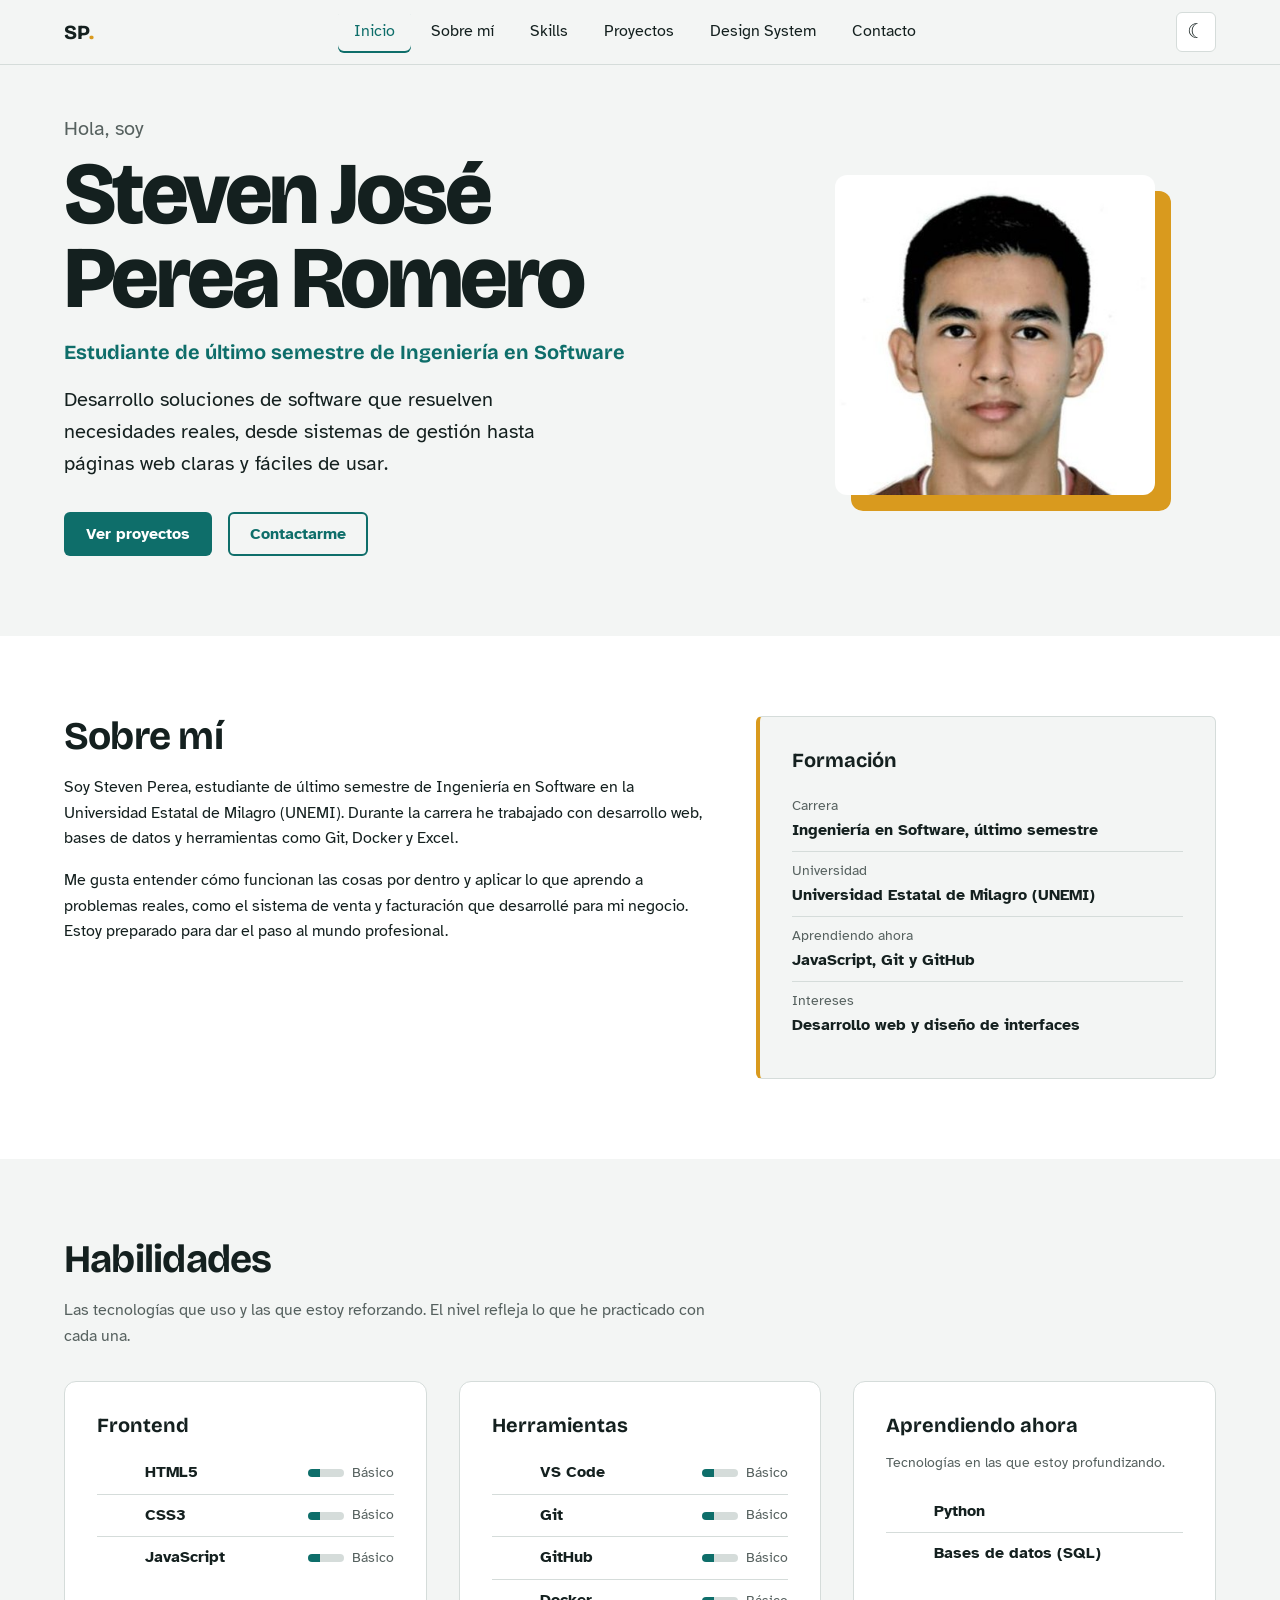
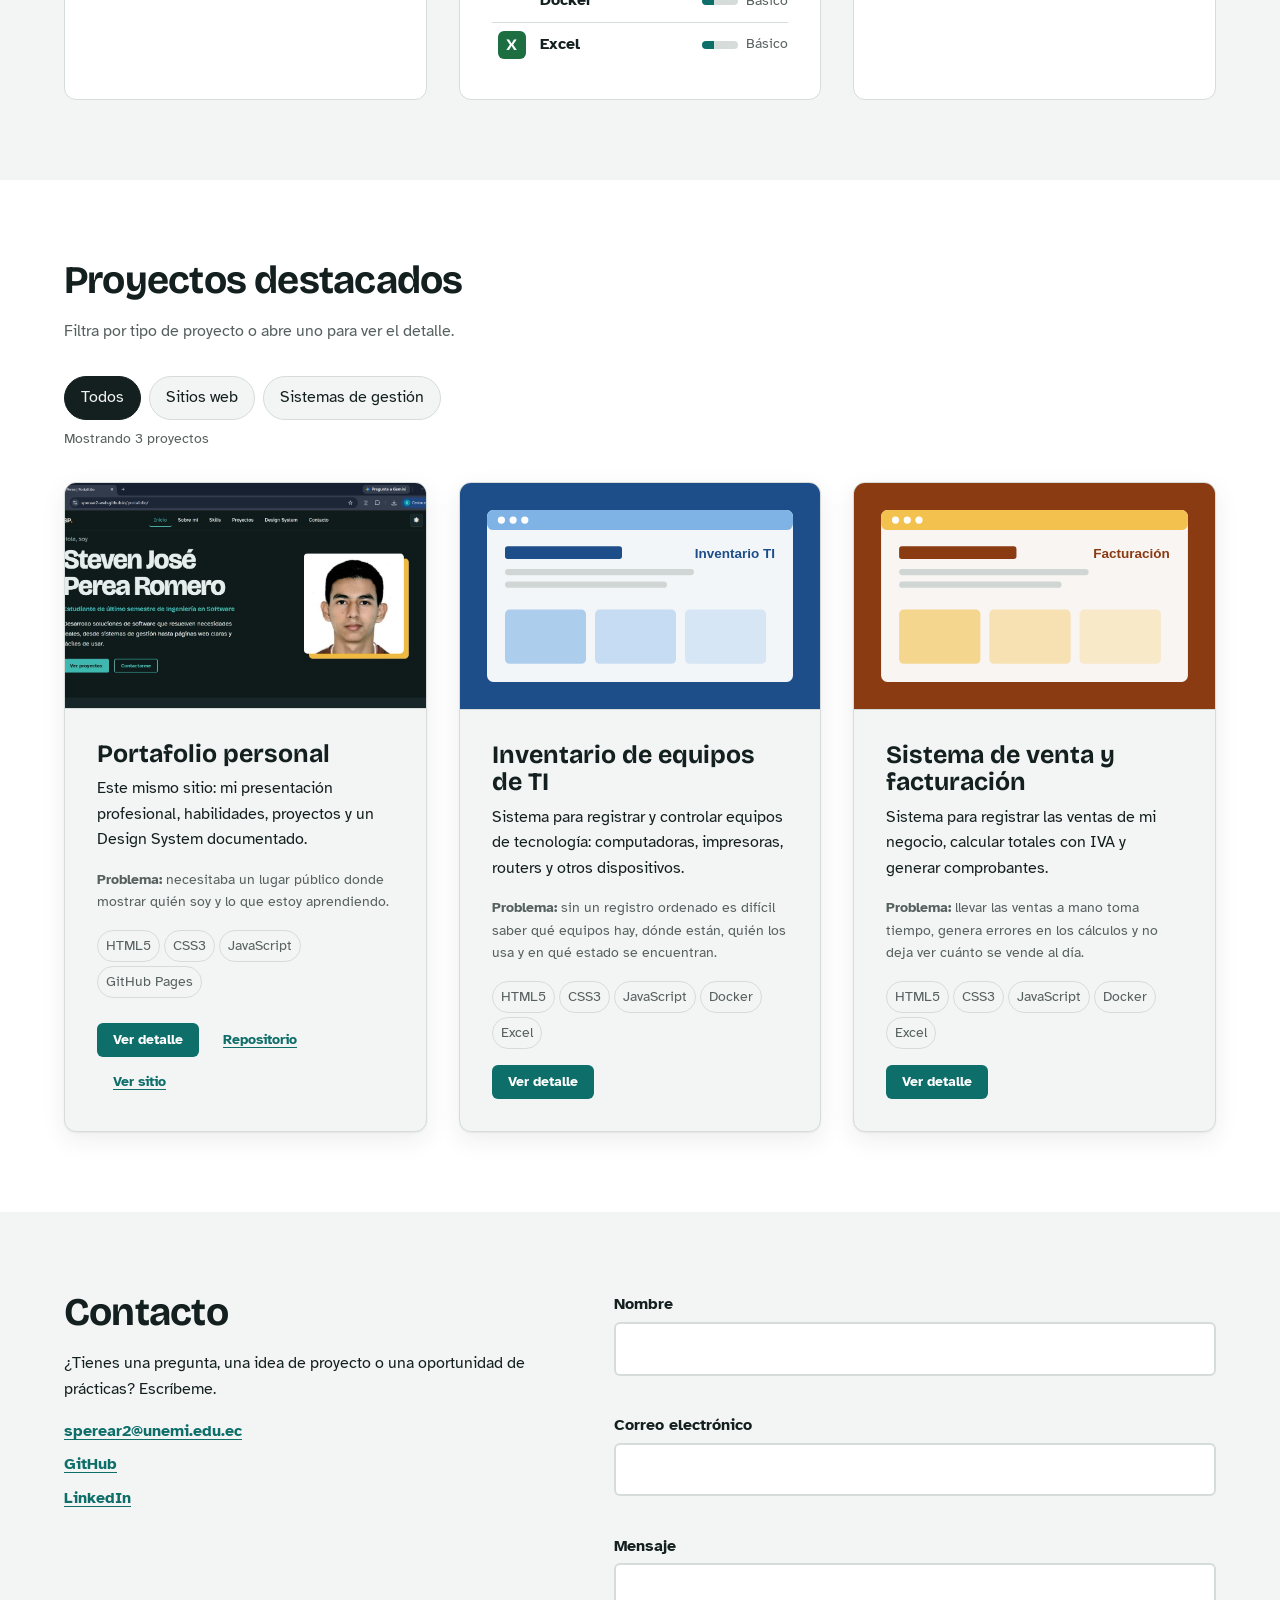
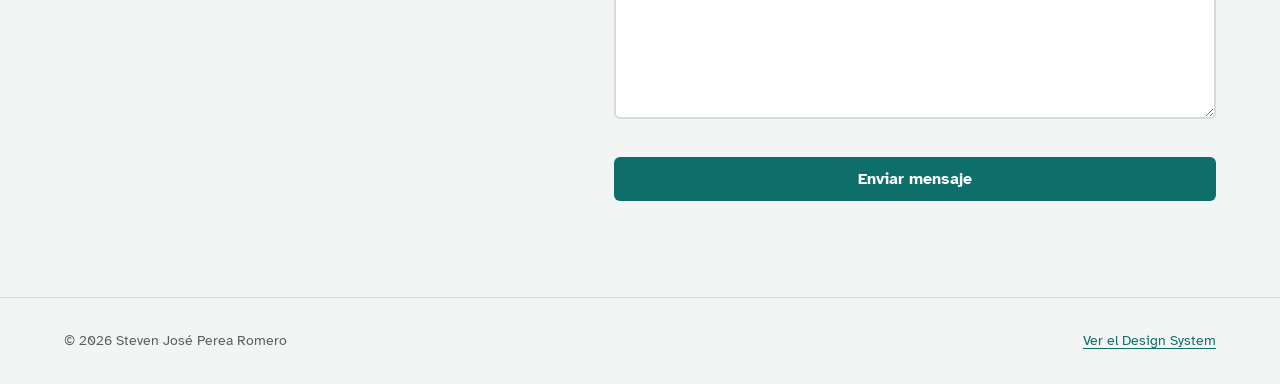
==== commit 4e2a58c5: "Separar scripts y estilos del HTML y mejorar el Design System" ====
--- a/index.html
+++ b/index.html
@@ -13,17 +13,10 @@
   <!-- Íconos de tecnologías -->
   <link rel="stylesheet" href="https://cdn.jsdelivr.net/gh/devicons/devicon@v2.16.0/devicon.min.css">
 
+  <link rel="icon" href="data:image/svg+xml,%3Csvg xmlns=%27http://www.w3.org/2000/svg%27 viewBox=%270 0 32 32%27%3E%3Crect width=%2732%27 height=%2732%27 rx=%276%27 fill=%27%230e6e6a%27/%3E%3Ctext x=%2716%27 y=%2722%27 font-family=%27Arial%27 font-size=%2715%27 font-weight=%27700%27 fill=%27white%27 text-anchor=%27middle%27%3ESP%3C/text%3E%3C/svg%3E">
   <link rel="stylesheet" href="css/styles.css">
-  <!-- Aplica el tema guardado antes de pintar para evitar parpadeo -->
-  <script>
-    (function () {
-      try {
-        var t = localStorage.getItem('theme');
-        if (!t) t = window.matchMedia('(prefers-color-scheme: dark)').matches ? 'dark' : 'light';
-        document.documentElement.setAttribute('data-theme', t);
-      } catch (e) {}
-    })();
-  </script>
+  <!-- Se carga antes de pintar para aplicar el tema guardado sin parpadeo -->
+  <script src="js/theme.js"></script>
   <script src="js/main.js" defer></script>
 </head>
 <body>
@@ -218,7 +211,7 @@
         <div class="projects">
           <article class="card" data-tech="web">
             <figure class="card__media">
-              <img src="assets/img/project-1.svg" alt="Vista previa del portafolio personal" loading="lazy" width="800" height="500">
+              <img src="assets/img/captura-desktop.jpg" alt="Captura de la página de inicio del portafolio" loading="lazy" width="800" height="500">
             </figure>
             <div class="card__body">
               <h3 class="card__title">Portafolio personal</h3>
--- a/css/styles.css
+++ b/css/styles.css
@@ -25,6 +25,8 @@
   --color-success: #1f7a3e;
   --color-error: #b42318;
   --color-focus: #d99a1e;
+  --color-overlay: rgb(10 20 20 / 0.6);
+  --color-brand-excel: #1d6f42;
 
   /* Tipografía */
   --font-heading: "Bricolage Grotesque", "Segoe UI", system-ui, sans-serif;
@@ -64,6 +66,9 @@
   --container-max: 72rem;
   --nav-height: 4rem;
   --icon-size: 2.5rem;
+  --icon-size-sm: 1.75rem;
+  --control-padding-y: 0.75rem;
+  --control-padding-x: 1.25rem;
   --transition: 180ms ease;
 }
 
@@ -120,8 +125,8 @@
 }
 
 h1 { font-size: var(--fs-xl); }
-h2 { font-size: var(--fs-xl); letter-spacing: -0.02em; }
-h3 { font-size: var(--fs-md); }
+h2, .type-h2 { font-size: var(--fs-xl); letter-spacing: -0.02em; }
+h3, .type-h3 { font-size: var(--fs-md); }
 h4 { font-size: var(--fs-base); }
 
 p {
@@ -291,7 +296,7 @@
   align-items: center;
   justify-content: center;
   gap: var(--space-sm);
-  padding: 0.75rem 1.25rem;
+  padding: var(--control-padding-y) var(--control-padding-x);
   border: 2px solid transparent;
   border-radius: var(--radius-sm);
   font: inherit;
@@ -394,7 +399,7 @@
 
 .skill__icon {
   width: var(--icon-size);
-  font-size: 1.75rem;
+  font-size: var(--icon-size-sm);
   text-align: center;
 }
 
@@ -402,11 +407,11 @@
 .skill__icon--excel {
   display: inline-grid;
   place-items: center;
-  width: 1.75rem;
-  height: 1.75rem;
-  margin-inline: calc((var(--icon-size) - 1.75rem) / 2);
+  width: var(--icon-size-sm);
+  height: var(--icon-size-sm);
+  margin-inline: calc((var(--icon-size) - var(--icon-size-sm)) / 2);
   border-radius: var(--radius-sm);
-  background-color: #1d6f42;
+  background-color: var(--color-brand-excel);
   color: #ffffff;
   font-family: var(--font-heading);
   font-size: var(--fs-base);
@@ -547,7 +552,7 @@
 
 .input {
   width: 100%;
-  padding: 0.75rem var(--space-md);
+  padding: var(--control-padding-y) var(--space-md);
   border: 2px solid var(--color-border);
   border-radius: var(--radius-sm);
   background-color: var(--color-surface);
@@ -601,7 +606,7 @@
 }
 
 .modal::backdrop {
-  background-color: rgb(10 20 20 / 0.6);
+  background-color: var(--color-overlay);
 }
 
 .modal[open] {
@@ -696,7 +701,15 @@
   color: var(--color-text-muted);
 }
 
-.hero__title {
+.type-h2,
+.type-h3 {
+  font-family: var(--font-heading);
+  font-weight: var(--fw-bold);
+  line-height: var(--lh-tight);
+}
+
+.hero__title,
+.type-h1 {
   margin-bottom: var(--space-md);
   font-size: var(--fs-display);
   font-weight: 800;
@@ -843,7 +856,7 @@
 
 .swatches {
   display: grid;
-  grid-template-columns: repeat(auto-fill, minmax(min(100%, 11rem), 1fr));
+  grid-template-columns: repeat(auto-fill, minmax(min(100%, 13rem), 1fr));
   gap: var(--space-md);
   margin: 0;
   padding: 0;
@@ -866,6 +879,23 @@
   padding: var(--space-sm) var(--space-md);
 }
 
+.swatch__color--primary { background-color: var(--color-primary); }
+.swatch__color--secondary { background-color: var(--color-secondary); }
+.swatch__color--background { background-color: var(--color-background); }
+.swatch__color--surface { background-color: var(--color-surface); }
+.swatch__color--text { background-color: var(--color-text); }
+.swatch__color--text-muted { background-color: var(--color-text-muted); }
+.swatch__color--border { background-color: var(--color-border); }
+.swatch__color--error { background-color: var(--color-error); }
+.swatch__color--success { background-color: var(--color-success); }
+
+.swatch__info code {
+  display: inline-block;
+  margin-block: var(--space-xs);
+  font-size: 0.8em;
+  white-space: nowrap;
+}
+
 .swatch__name {
   display: block;
   font-weight: var(--fw-bold);
@@ -879,7 +909,7 @@
 
 .type-sample {
   display: grid;
-  grid-template-columns: 8rem 1fr;
+  grid-template-columns: 11rem 1fr;
   gap: var(--space-md);
   align-items: baseline;
   padding-block: var(--space-md);
@@ -890,6 +920,10 @@
   margin: 0;
 }
 
+.type-sample__meta code {
+  white-space: nowrap;
+}
+
 .type-sample__meta {
   font-size: var(--fs-sm);
   color: var(--color-text-muted);
@@ -913,6 +947,17 @@
   align-items: center;
   gap: var(--space-md);
   font-size: var(--fs-sm);
+}
+
+.space-scale__bar--xs { width: var(--space-xs); }
+.space-scale__bar--sm { width: var(--space-sm); }
+.space-scale__bar--md { width: var(--space-md); }
+.space-scale__bar--lg { width: var(--space-lg); }
+.space-scale__bar--xl { width: var(--space-xl); }
+.space-scale__bar--2xl { width: var(--space-2xl); }
+
+.ds-note {
+  margin-top: var(--space-lg);
 }
 
 .space-scale__bar {
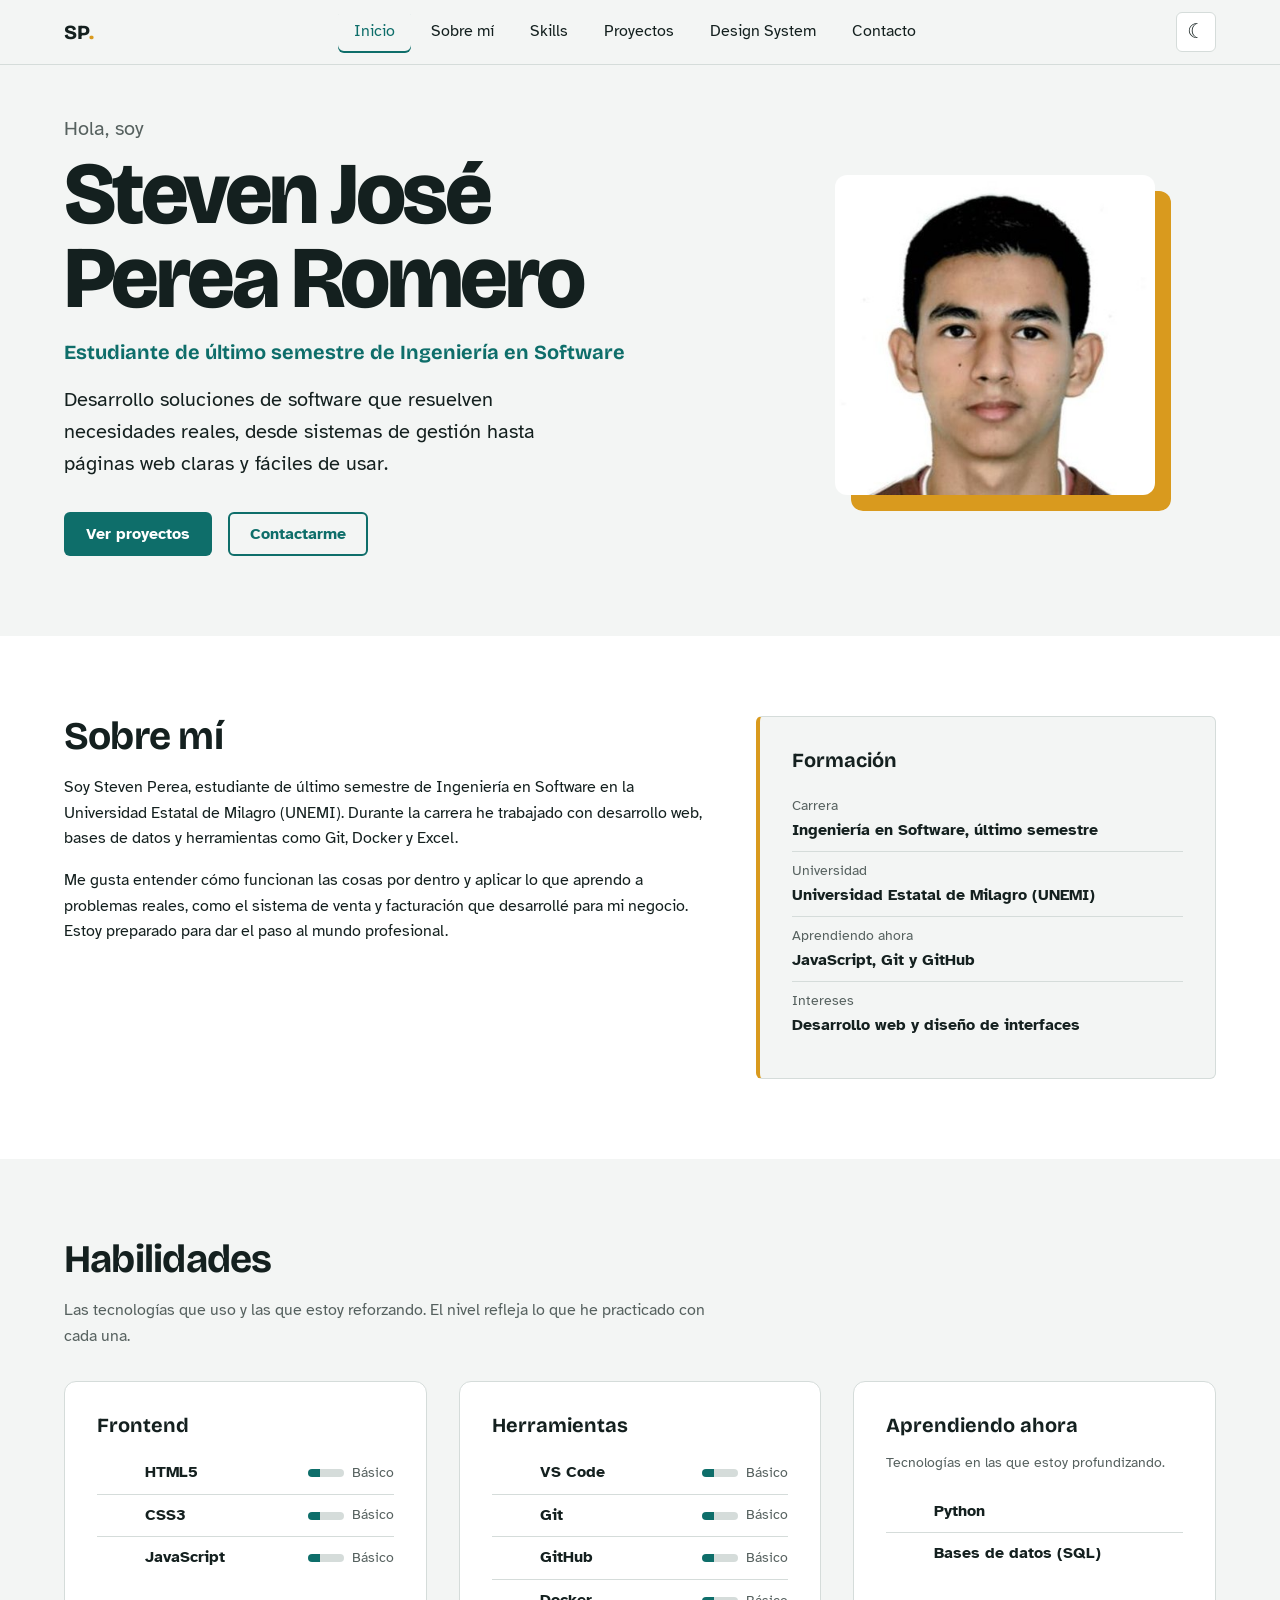
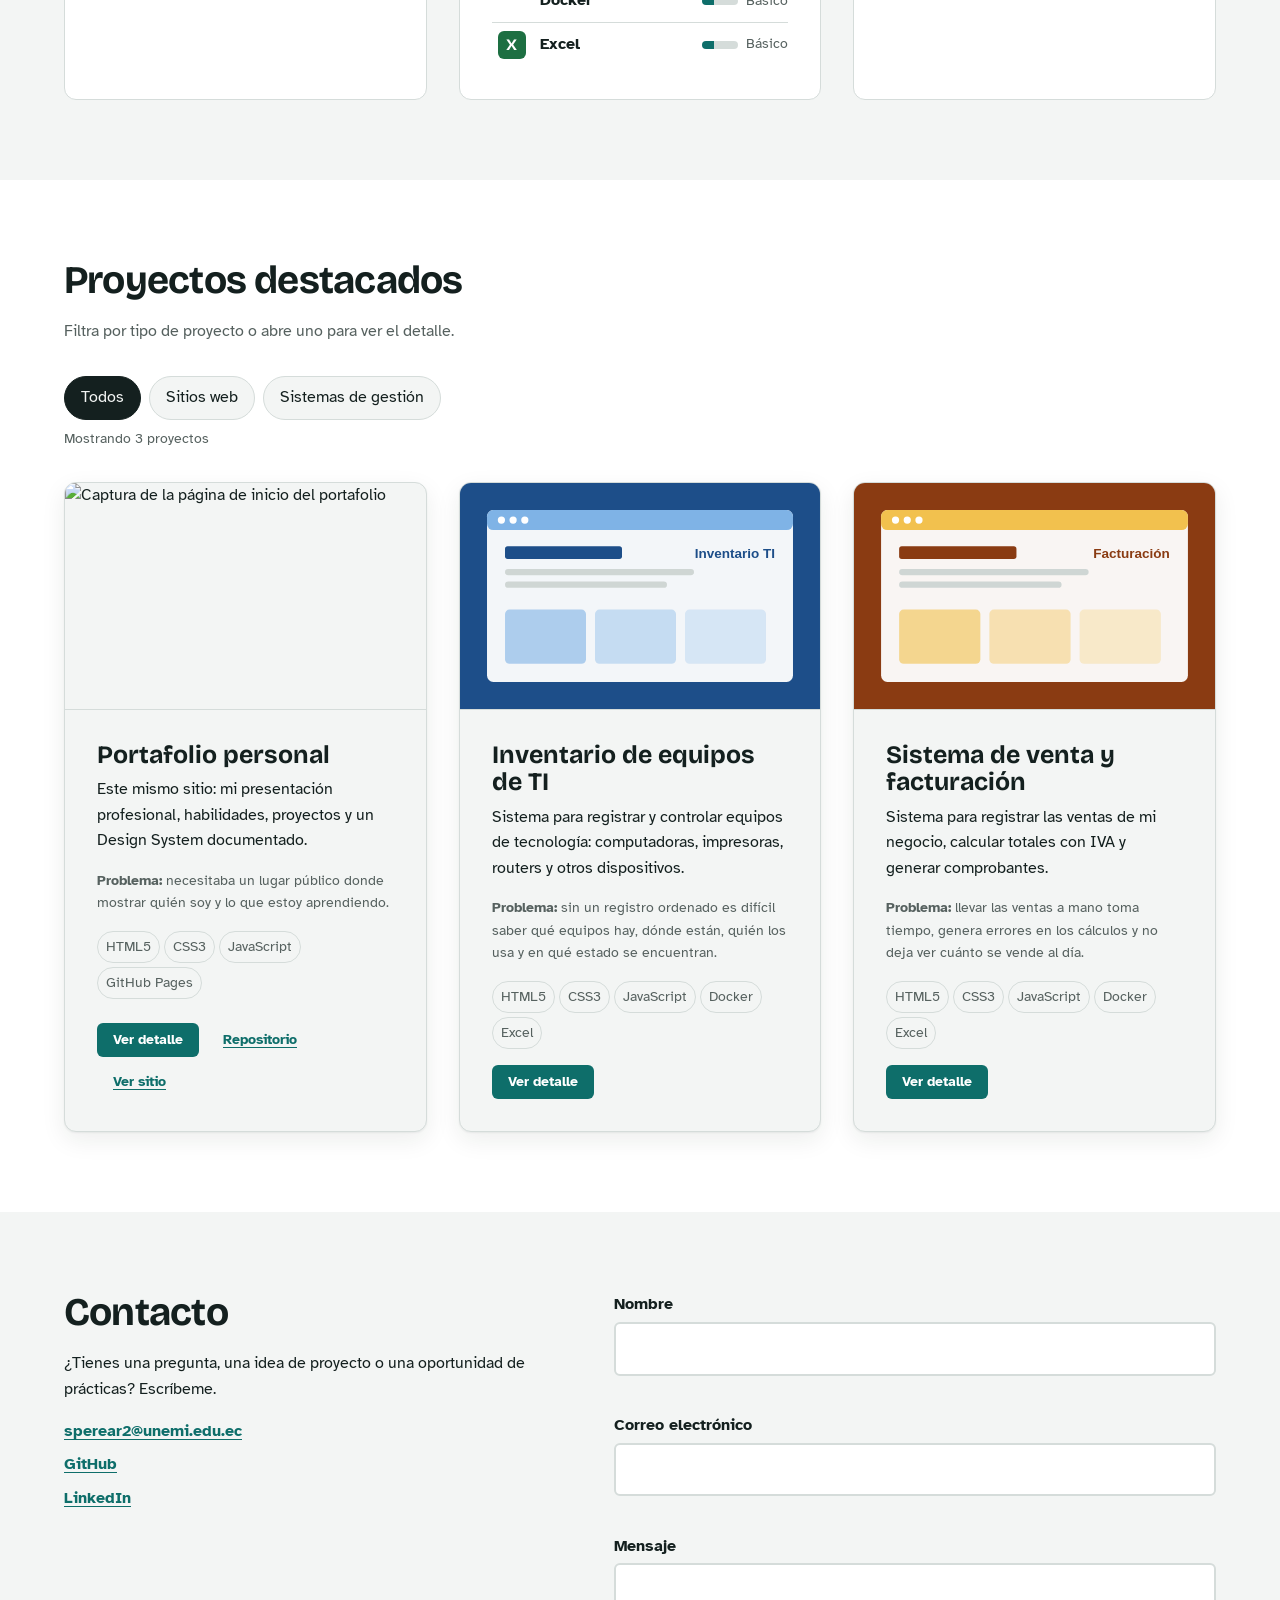
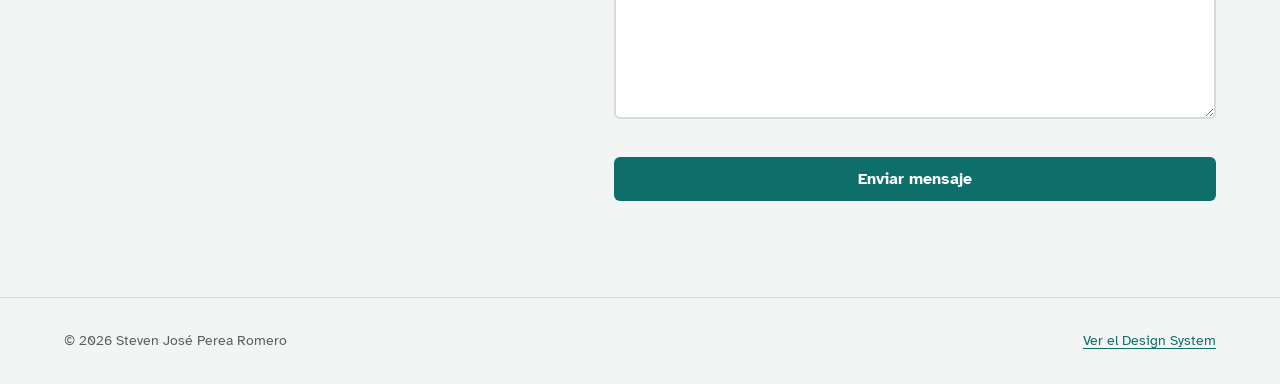
==== commit ecb865b2: "Capturas limpias de escritorio y móvil" ====
--- a/index.html
+++ b/index.html
@@ -211,7 +211,7 @@
         <div class="projects">
           <article class="card" data-tech="web">
             <figure class="card__media">
-              <img src="assets/img/captura-desktop.jpg" alt="Captura de la página de inicio del portafolio" loading="lazy" width="800" height="500">
+              <img src="assets/img/captura-desktop.png" alt="Captura de la página de inicio del portafolio" loading="lazy" width="800" height="500">
             </figure>
             <div class="card__body">
               <h3 class="card__title">Portafolio personal</h3>
--- a/css/styles.css
+++ b/css/styles.css
@@ -474,6 +474,7 @@
   width: 100%;
   height: 100%;
   object-fit: cover;
+  object-position: top center;
 }
 
 .card__body {
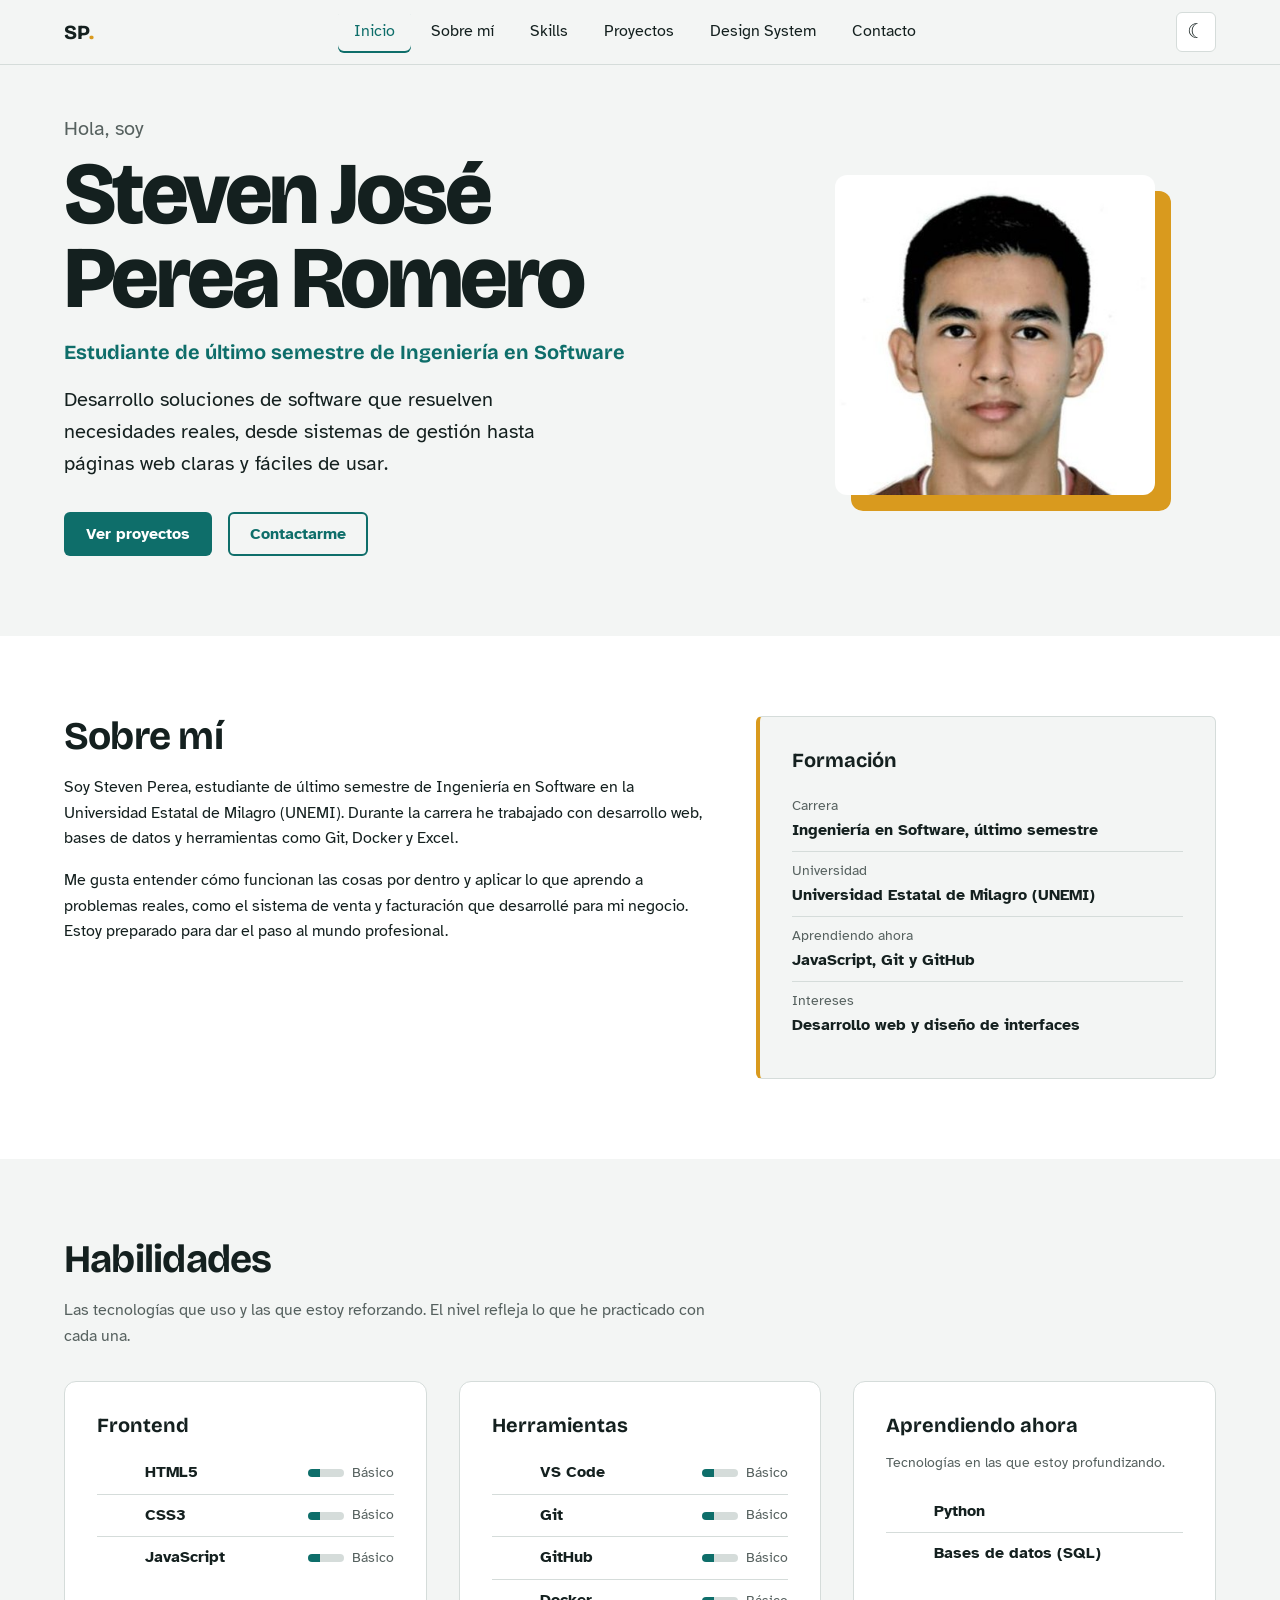
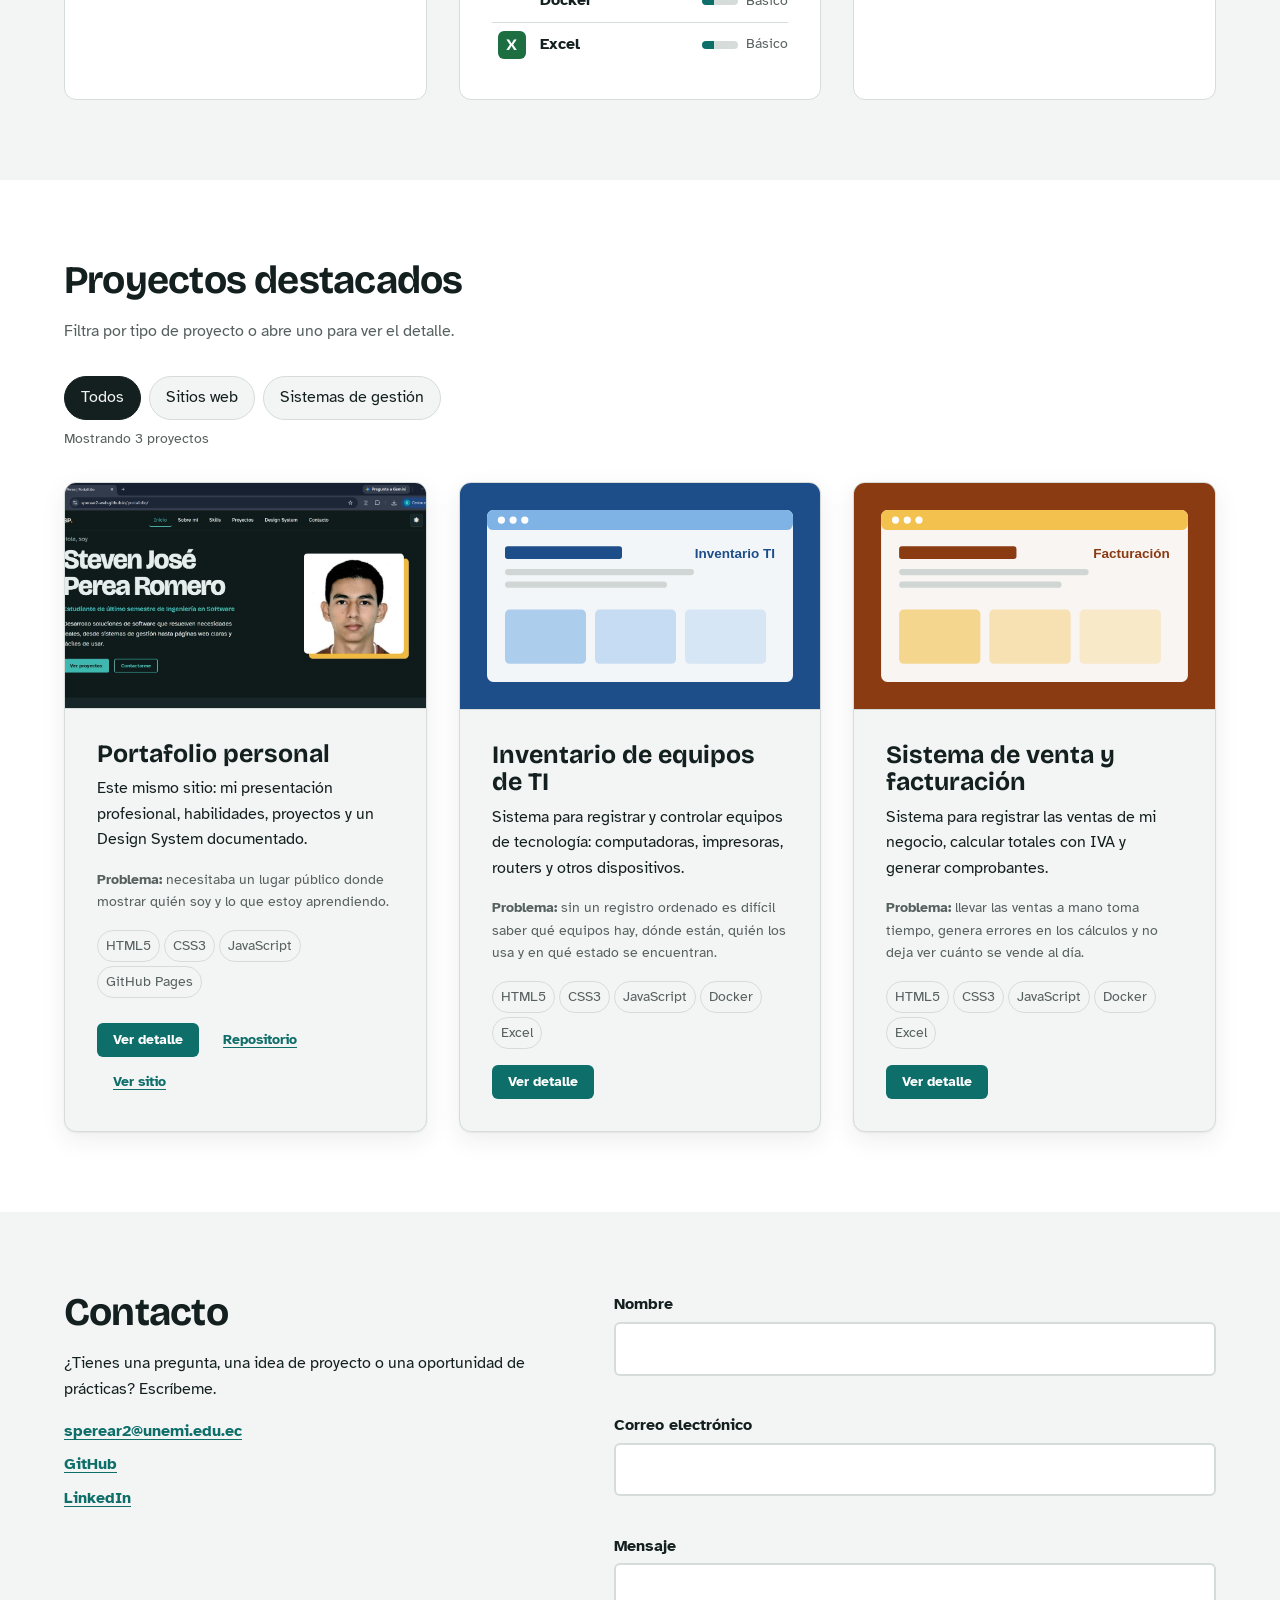
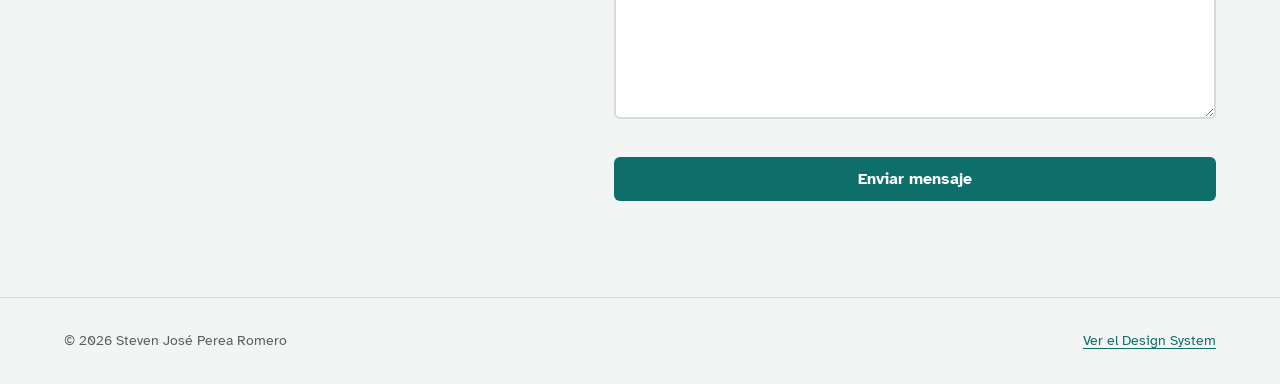
==== commit e767008d: "Corregir rutas de las capturas" ====
--- a/index.html
+++ b/index.html
@@ -211,7 +211,7 @@
         <div class="projects">
           <article class="card" data-tech="web">
             <figure class="card__media">
-              <img src="assets/img/captura-desktop.png" alt="Captura de la página de inicio del portafolio" loading="lazy" width="800" height="500">
+              <img src="assets/img/captura-desktop.jpg" alt="Captura de la página de inicio del portafolio" loading="lazy" width="800" height="500">
             </figure>
             <div class="card__body">
               <h3 class="card__title">Portafolio personal</h3>
